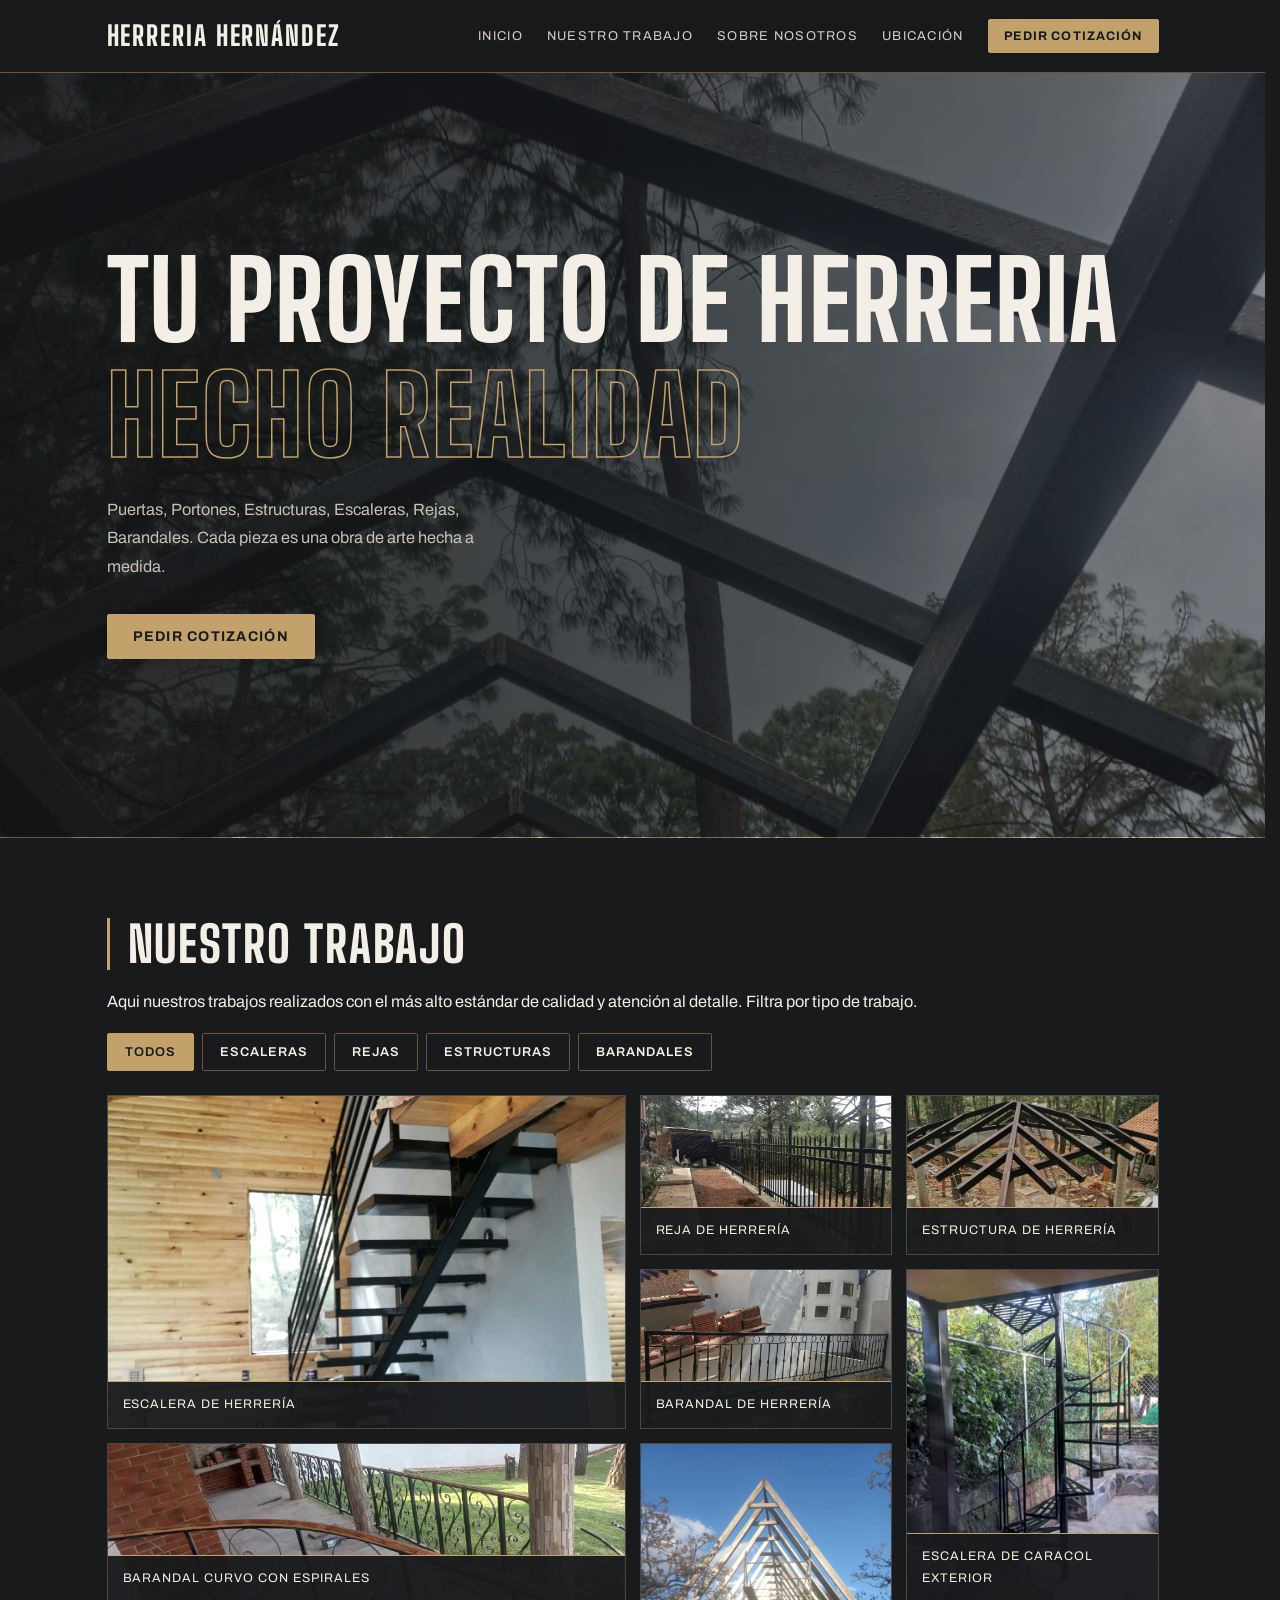
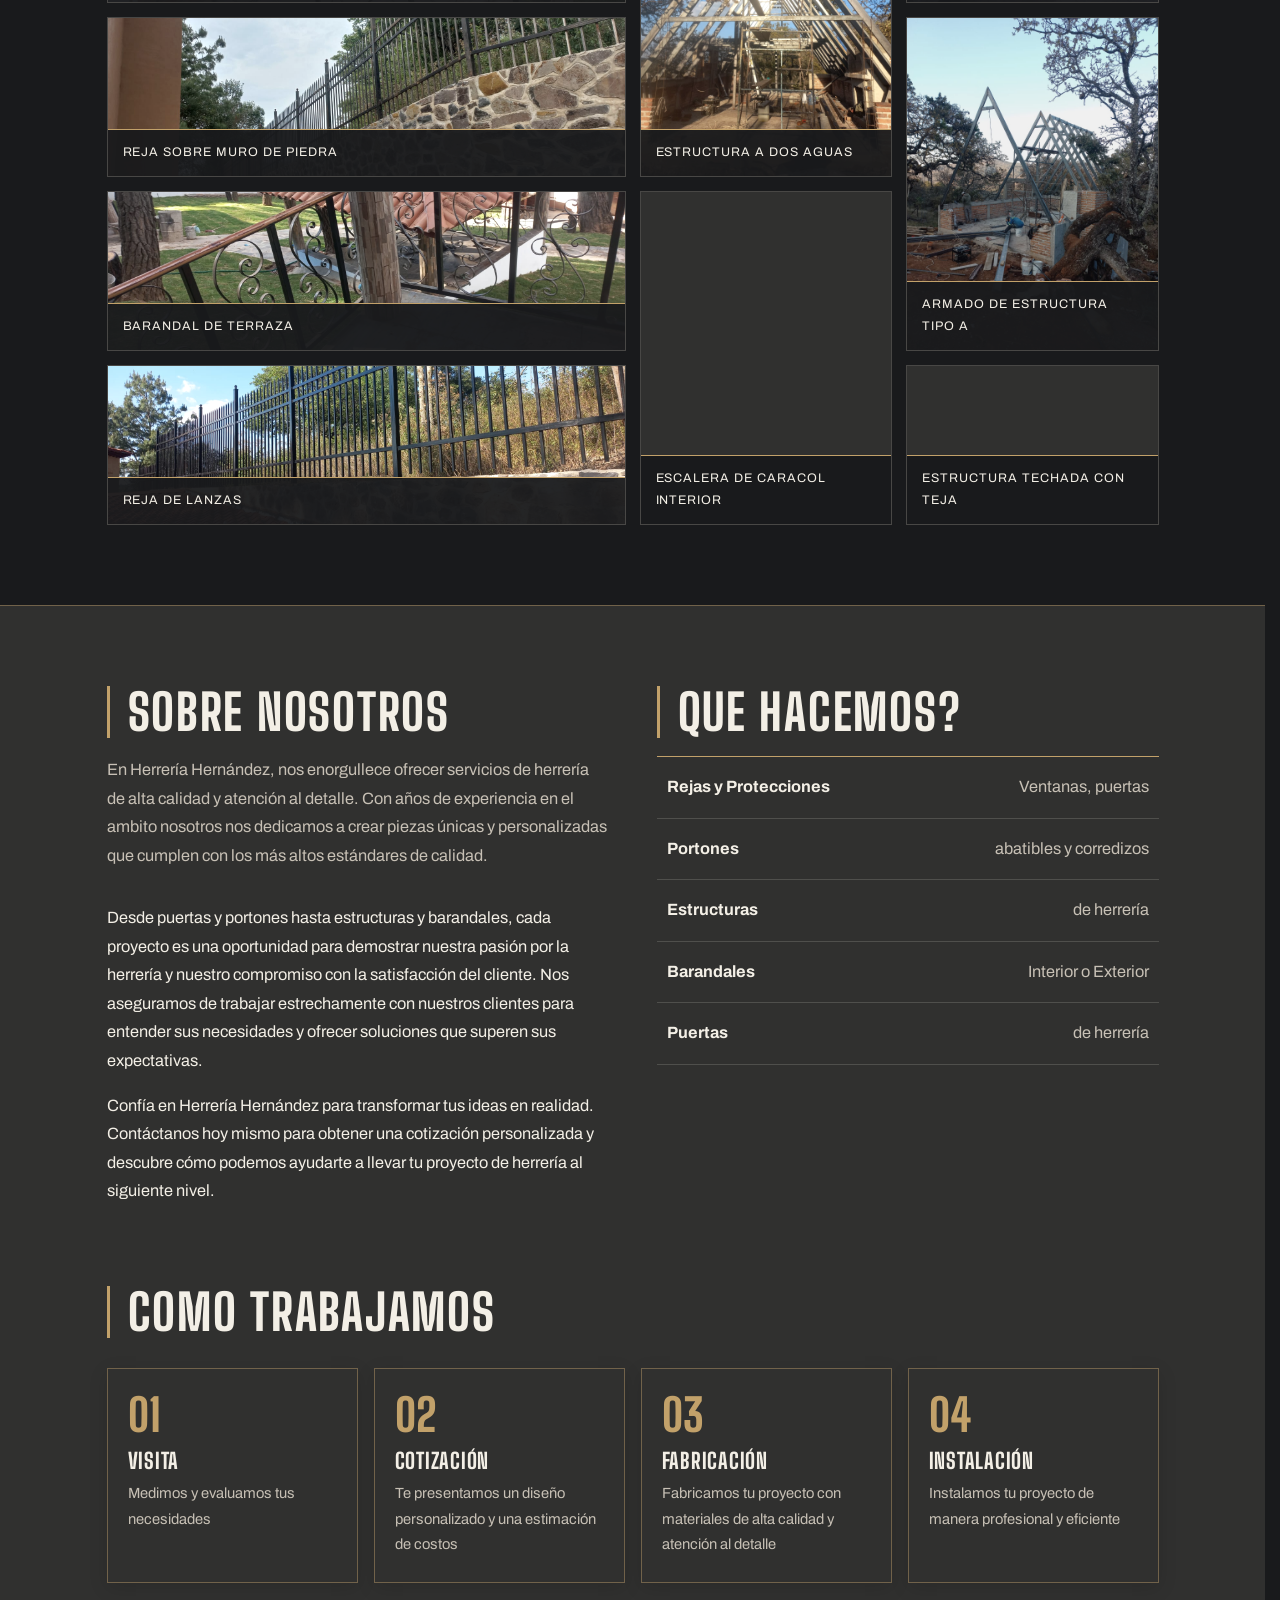
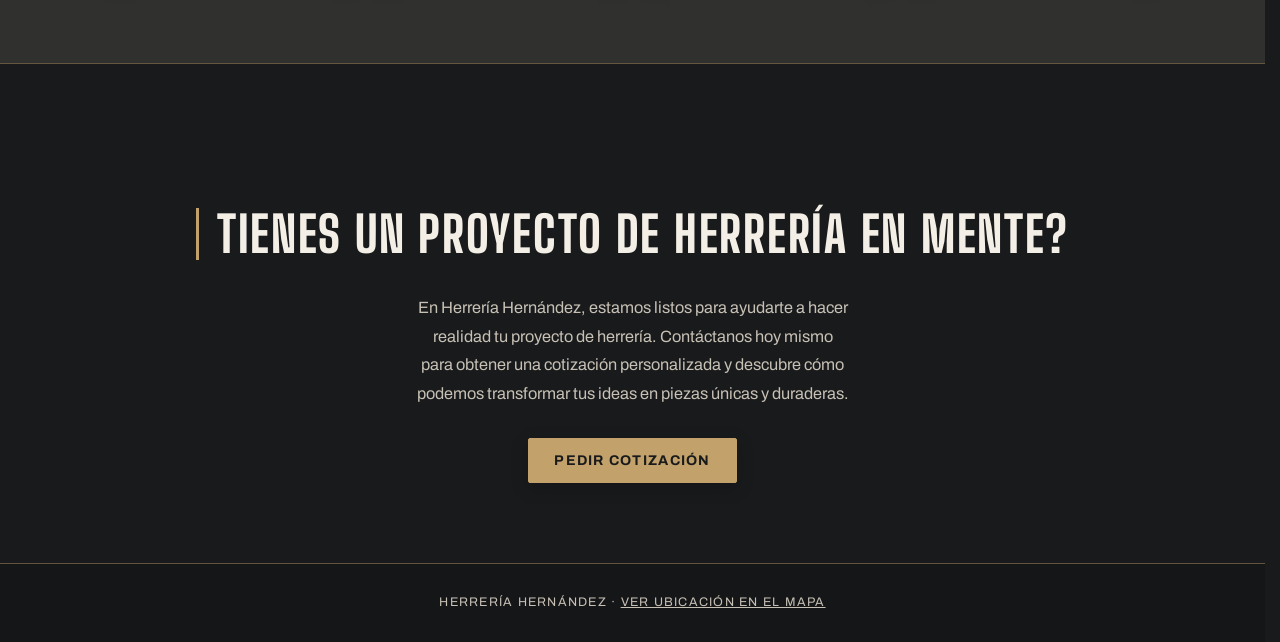
==== index.html @ 23fe335a "Nuevo Placeholder" ====
<!DOCTYPE html>
<html lang="es">
<head>
    <meta charset="UTF-8">
    <meta name="viewport" content="width=device-width, initial-scale=1, viewport-fit=cover">
    <link rel="preconnect" href="https://fonts.googleapis.com">
    <link rel="preconnect" href="https://fonts.gstatic.com" crossorigin>
    <link href="https://fonts.googleapis.com/css2?family=Big+Shoulders+Display:wght@700;900&family=Archivo:wght@400;500;600&display=swap" rel="stylesheet">
    <title>Herreria Hernández</title>
    <link rel="icon" href="herreria-icono.png?v=2" type="image/png">
    <link rel="stylesheet" href="style.css">
</head>
<body>

    <nav aria-label="Principal">
        <div class="wrap">
            <a class="logo" href="#inicio">Herreria Hernández</a>
            <button class="menu-toggle" id="menuToggle" aria-expanded="false" aria-controls="menuLinks" aria-label="Abrir menú de navegación">
                <span></span><span></span><span></span>
        </button>
            <div class="links" id="menuLinks">
                <a href="#inicio">Inicio</a>
                <a href="#trabajo">Nuestro Trabajo</a>
                <a href="#nosotros">Sobre Nosotros</a>
                <a href="https://maps.app.goo.gl/me2ipRE5smqY51zy6?g_st=aw" target="_blank" rel="noopener">Ubicación</a>
                <button class="btn small" data-abrir>Pedir Cotización</button>
            </div>
        </div>
    </nav>

    <header class="hero" id="inicio">
        <div class="wrap">
            <h1>Tu proyecto de Herreria<span>hecho realidad</span></h1>
            <p>Puertas, Portones, Estructuras, Escaleras, Rejas, Barandales. Cada pieza es una obra de arte hecha a medida.</p>
            <button class="btn" data-abrir>Pedir Cotización</button>
        </div>
    </header>

    <section id="trabajo">
        <div class="wrap">
            <h2>Nuestro Trabajo</h2>
            <p>Aqui nuestros trabajos realizados con el más alto estándar de calidad y atención al detalle. Filtra por tipo de trabajo.</p>
            <div class="filtros" role="group" aria-label="Filtros de trabajo">
                <button aria-pressed="true" data-f="todo">Todos</button>
                <button aria-pressed="false" data-f="escaleras">Escaleras</button>
                <button aria-pressed="false" data-f="rejas">Rejas</button>
                <button aria-pressed="false" data-f="estructuras">Estructuras</button>
                <button aria-pressed="false" data-f="barandales">Barandales</button>
            </div>
            <div class="galeria" id="galeria">
                <figure class="pieza grande" data-c="escaleras"><img src="img/img3.jpeg" alt="Escalera de herrería" loading="lazy" decoding="async"><figcaption>Escalera de herrería</figcaption></figure>
                <figure class="pieza" data-c="rejas"><img src="img/img2.jpeg" alt="Reja de herrería" loading="lazy" decoding="async"><figcaption>Reja de herrería</figcaption></figure>
                <figure class="pieza" data-c="estructuras"><img src="img/img1.jpeg" alt="Estructura de herrería" loading="lazy" decoding="async"><figcaption>Estructura de herrería</figcaption></figure>
                <figure class="pieza" data-c="barandales"><img src="img/img4.jpeg" alt="Barandal de herrería" loading="lazy" decoding="async"><figcaption>Barandal de herrería</figcaption></figure>
                <figure class="pieza ancha" data-c="barandales"><img src="img/Barandal2.jpeg" alt="Barandal curvo forjado con espirales en terraza" loading="lazy" decoding="async"><figcaption>Barandal curvo con espirales</figcaption></figure>
                <figure class="pieza alta" data-c="escaleras"><img src="img/Escalera3.jpeg" alt="Escalera de caracol exterior de herrería" loading="lazy" decoding="async"><figcaption>Escalera de caracol exterior</figcaption></figure>
                <figure class="pieza alta" data-c="estructuras"><img src="img/Estructura3.jpeg" alt="Estructura metálica de techo a dos aguas" loading="lazy" decoding="async"><figcaption>Estructura a dos aguas</figcaption></figure>
                <figure class="pieza ancha" data-c="rejas"><img src="img/Reja2.jpeg" alt="Reja perimetral sobre muro de piedra" loading="lazy" decoding="async"><figcaption>Reja sobre muro de piedra</figcaption></figure>
                <figure class="pieza ancha" data-c="barandales"><img src="img/Barandal3.jpeg" alt="Barandal forjado con espirales en terraza con vista al jardín" loading="lazy" decoding="async"><figcaption>Barandal de terraza</figcaption></figure>
                <figure class="pieza alta" data-c="estructuras"><img src="img/Estructura4.jpeg" alt="Armado de estructura metálica tipo A en obra" loading="lazy" decoding="async"><figcaption>Armado de estructura tipo A</figcaption></figure>
                <figure class="pieza alta" data-c="escaleras"><img src="img/Escalera2.jpeg" alt="Escalera de caracol interior de herrería" loading="lazy" decoding="async"><figcaption>Escalera de caracol interior</figcaption></figure>
                <figure class="pieza ancha" data-c="rejas"><img src="img/Reja3.jpeg" alt="Reja de lanzas sobre muro de piedra" loading="lazy" decoding="async"><figcaption>Reja de lanzas</figcaption></figure>
                <figure class="pieza" data-c="estructuras"><img src="img/Estructura2.jpeg" alt="Estructura techada con teja y cerco de herrería" loading="lazy" decoding="async"><figcaption>Estructura techada con teja</figcaption></figure>
            </div>
        </div>
    </section>

    <section class="nosotros" id="nosotros">
        <div class="wrap dos">
            <div>
                <h2>Sobre Nosotros</h2>
                <p class="lead">En Herrería Hernández, nos enorgullece ofrecer servicios de herrería de alta calidad y atención al detalle. Con años de experiencia en el ambito nosotros nos dedicamos a crear piezas únicas y personalizadas que cumplen con los más altos estándares de calidad.</p>
                <p>Desde puertas y portones hasta estructuras y barandales, cada proyecto es una oportunidad para demostrar nuestra pasión por la herrería y nuestro compromiso con la satisfacción del cliente. Nos aseguramos de trabajar estrechamente con nuestros clientes para entender sus necesidades y ofrecer soluciones que superen sus expectativas.</p>
                <p>Confía en Herrería Hernández para transformar tus ideas en realidad. Contáctanos hoy mismo para obtener una cotización personalizada y descubre cómo podemos ayudarte a llevar tu proyecto de herrería al siguiente nivel.</p>
            </div>
            <div>
                <h2>Que hacemos?</h2>
                <ul class="servicios">
                    <li><b>Rejas y Protecciones</b><span>Ventanas, puertas</span></li>
                    <li><b>Portones</b><span>abatibles y corredizos</span></li>
                    <li><b>Estructuras</b><span>de herrería</span></li>
                    <li><b>Barandales</b><span>Interior o Exterior</span></li>
                    <li><b>Puertas</b><span>de herrería</span></li>
                </ul>
            </div>
        </div>

        <div class="wrap">
            <h2 class="sep">Como Trabajamos</h2>
            <ol class="proceso">
                <li><h3>Visita</h3><p>Medimos y evaluamos tus necesidades</p></li>
                <li><h3>Cotización</h3><p>Te presentamos un diseño personalizado y una estimación de costos</p></li>
                <li><h3>Fabricación</h3><p>Fabricamos tu proyecto con materiales de alta calidad y atención al detalle</p></li>
                <li><h3>Instalación</h3><p>Instalamos tu proyecto de manera profesional y eficiente</p></li>
            </ol>
        </div>
    </section>

    <section class="cierre">
        <div class="wrap">
            <h2 class="sep">Tienes un proyecto de herrería en mente?</h2>
            <p>En Herrería Hernández, estamos listos para ayudarte a hacer realidad tu proyecto de herrería. Contáctanos hoy mismo para obtener una cotización personalizada y descubre cómo podemos transformar tus ideas en piezas únicas y duraderas.</p>
            <button class="btn" data-abrir>Pedir Cotización</button>
        </div>
    </section>

    <footer>Herrería Hernández · <a href="https://maps.app.goo.gl/me2ipRE5smqY51zy6?g_st=aw" target="_blank" rel="noopener">Ver ubicación en el mapa</a></footer>

    <div id="cotizacion" role="dialog" aria-modal="true" aria-labelledby="tCot">
        <div class="caja">
            <button class="cerrar" id="cerrarCotizacion" aria-label="Cerrar">&times;</button>
            <h2 id="tCot">¿Deseas una cotización?</h2>
            <p>Completa el formulario y nuestro equipo se pondrá en contacto contigo lo antes posible.</p>
            <form id="formularioCotizacion" novalidate>
                <label for="nombre">Nombre</label>
                <input type="text" id="nombre" name="nombre" autocomplete="name" placeholder="Ej. Juan Pérez">
                <small class="error" id="errorNombre"></small>

                <label for="email">Correo electrónico</label>
                <input type="email" id="email" name="email" autocomplete="email" placeholder="Ej. juanperez@correo.com">
                <small class="error" id="errorEmail"></small>

                <label for="mensaje">Mensaje</label>
                <textarea id="mensaje" name="mensaje" rows="4" placeholder="Ej. Necesito un barandal de 3 metros para escalera interior."></textarea>
                <small class="error" id="errorMensaje"></small>

                <button class="btn" type="submit">Enviar solicitud</button>
                <div class="ok" id="ok" role="status">Solicitud enviada. Te contactaremos pronto.</div>
            </form>
            <div class="exito" id="exito" role="status" aria-live="polite">
                <svg class="exito-icono" viewBox="0 0 52 52" aria-hidden="true">
                    <circle cx="26" cy="26" r="24" fill="none"/>
                    <path fill="none" d="M15 27l7 7 15-15"/>
                </svg>
                <h3>¡Cotización enviada!</h3>
                <p>Recibimos tu solicitud. Te contactaremos pronto.</p>
            </div>
        </div>
    </div>

    <dialog class="visor" id="visor" aria-label="Galería de imágenes">
        <div class="visor-fondo" aria-hidden="true"></div>
        <div class="visor-top visor-ui">
            <div class="visor-info">
                <span class="visor-categoria" id="visorCategoria"></span>
                <span class="visor-contador" id="visorContador"></span>
            </div>
            <button class="visor-btn visor-cerrar" id="visorCerrar" aria-label="Cerrar galería">
                <svg viewBox="0 0 24 24" aria-hidden="true"><path d="M6 6l12 12M18 6L6 18"/></svg>
            </button>
        </div>
        <div class="visor-escena" id="visorEscena">
            <img class="visor-img" id="visorImg" alt="" draggable="false">
            <button class="visor-btn visor-nav visor-ui prev" id="visorPrev" aria-label="Imagen anterior">
                <svg viewBox="0 0 24 24" aria-hidden="true"><path d="M15 5l-7 7 7 7"/></svg>
            </button>
            <button class="visor-btn visor-nav visor-ui next" id="visorNext" aria-label="Imagen siguiente">
                <svg viewBox="0 0 24 24" aria-hidden="true"><path d="M9 5l7 7-7 7"/></svg>
            </button>
        </div>
        <p class="visor-pie visor-ui" id="visorPie" aria-live="polite"></p>
        <div class="visor-miniaturas visor-ui" id="visorMiniaturas" role="group" aria-label="Miniaturas"></div>
    </dialog>

    <script src="script.js"></script>
</body>
</html>
---- style.css ----
/* =========================================
   HERRERÍA RESIDENCIAL PREMIUM
   Antracita · Marfil · Oro envejecido
   ========================================= */

:root {
  --negro: #191A1C;
  --grafito: #30302F;
  --plata: #F3EFE6;
  --dorado: #C2A16A;
  --texto-suave: #C7C0B5;
  --borde: rgba(194, 161, 106, .45);
  --ease-out: cubic-bezier(0.23, 1, 0.32, 1);

  box-sizing: border-box;
  padding-top: env(safe-area-inset-top, 0px);
  padding-bottom: env(safe-area-inset-bottom, 0px);
}

* {
  box-sizing: border-box;
}

html {
  scroll-behavior: smooth;
  scroll-padding-top: 76px;
  /* Evita que la página "brinque" al ocultar la barra de scroll con el visor abierto */
  scrollbar-gutter: stable;
}

body {
  margin: 0;
  background: var(--negro);
  color: var(--plata);
  font: 400 1.02rem/1.75 'Archivo', Arial, sans-serif;
}

h1, h2, h3 {
  font-family: 'Big Shoulders Display',
    'Arial Narrow', Impact, sans-serif;
  font-weight: 800;
  line-height: 1.05;
  margin: 0;
  text-transform: uppercase;
  letter-spacing: .035em;
}

h2 {
  font-size: clamp(2rem, 5vw, 3.1rem);
  margin-bottom: 18px;
  padding-left: 18px;
  border-left: 3px solid var(--dorado);
}

a {
  color: inherit;
}

:focus-visible {
  outline: 3px solid var(--dorado);
  outline-offset: 4px;
}

.wrap {
  max-width: 1100px;
  margin: 0 auto;
  padding: 0 24px;
}

/* MENÚ */

nav {
  position: sticky;
  top: env(safe-area-inset-top, 0px);
  z-index: 20;
  background: rgba(25, 26, 28, .97);
  border-bottom: 1px solid var(--borde);
}

nav .wrap {
  display: flex;
  align-items: center;
  justify-content: space-between;
  gap: 16px;
  min-height: 72px;
  flex-wrap: wrap;
}

.logo {
  font-family: 'Big Shoulders Display', Impact, sans-serif;
  font-weight: 800;
  font-size: 1.7rem;
  text-transform: uppercase;
  letter-spacing: .07em;
  text-decoration: none;
}

.links {
  display: flex;
  gap: 24px;
  align-items: center;
  flex-wrap: wrap;
}

.links a {
  text-decoration: none;
  font-size: .8rem;
  text-transform: uppercase;
  letter-spacing: .1em;
  opacity: .85;
  transition: color .2s, opacity .2s;
}

.links a:hover {
  color: var(--dorado);
  opacity: 1;
}
.menu-toggle {
  display: none;
  flex-direction: column;
  align-items: center;
  justify-content: center;
  gap: 6px;
  width: 48px;
  height: 48px;
  padding: 0;
  background: none;
  border: 1px solid var(--borde);
  border-radius: 2px;
  cursor: pointer;
}

.menu-toggle span {
  display: block;
  width: 24px;
  height: 2px;
  background: var(--plata);
  transition: transform .25s, opacity .25s;
}

/* Las 3 rayas se vuelven una X al abrir */
.menu-toggle[aria-expanded="true"] span:nth-child(1) { transform: translateY(8px) rotate(45deg); }
.menu-toggle[aria-expanded="true"] span:nth-child(2) { opacity: 0; }
.menu-toggle[aria-expanded="true"] span:nth-child(3) { transform: translateY(-8px) rotate(-45deg); }

/* BOTONES */

.btn {
  display: inline-block;
  border: 1px solid var(--dorado);
  border-radius: 2px;
  background: var(--dorado);
  color: #191A1C;
  font: 700 .88rem 'Archivo', Arial, sans-serif;
  text-transform: uppercase;
  letter-spacing: .09em;
  padding: 14px 25px;
  cursor: pointer;
  text-decoration: none;
  box-shadow: 0 5px 18px rgba(0, 0, 0, .18);
  transition: transform .2s, background .2s,
    color .2s, box-shadow .2s;
}

.btn:hover {
  transform: translateY(-2px);
  background: transparent;
  color: var(--dorado);
  box-shadow: 0 8px 22px rgba(0, 0, 0, .22);
}

.btn.small {
  padding: 9px 15px;
  font-size: .78rem;
  box-shadow: none;
}

/* PORTADA */

.hero {
  background-color: #121416;
  background-image:
    linear-gradient(90deg, rgba(18,20,22,.92) 0%, rgba(18,20,22,.75) 55%, rgba(18,20,22,.5) 100%),
    url("img/imgFondoPP.jpg");
  background-size: cover;
  background-position: center 35%;
  background-repeat: no-repeat;
  min-height: 85vh;
  display: flex;
  align-items: center;
  padding: 78px 0 86px;
  border-bottom: 1px solid var(--borde);
}

.hero .wrap {
  display: block;
  width: 100%;
}

.hero h1 {
  font-size: clamp(3.2rem, 10vw, 6.8rem);
  letter-spacing: .015em;
}

.hero h1 span {
  display: block;
}

@supports (-webkit-text-stroke: 1px #000) {
  .hero h1 span {
    color: transparent;
    -webkit-text-stroke: 1.5px var(--dorado);
  }
}

.hero p {
  max-width: 46ch;
  margin: 24px 0 32px;
  color: var(--texto-suave);
}

.hero .btn {
  box-shadow: 0 6px 20px rgba(0, 0, 0, .25);
}

.hero .btn:hover {
  box-shadow: 0 8px 24px rgba(0, 0, 0, .3);
}

/* ESPACIOS PARA IMÁGENES */

.espacio {
  position: absolute;
  inset: 0;
  display: flex;
  align-items: center;
  justify-content: center;
  text-align: center;
  background: var(--grafito);
  border: 1px dashed var(--dorado);
  color: var(--plata);
  font-weight: 500;
  font-size: .95rem;
}

.hero .espacio {
  background: var(--negro);
}

.hero-img {
  position: relative;
  aspect-ratio: 4 / 3;
  border: 1px solid var(--dorado);
  box-shadow: 10px 10px 0 rgba(0, 0, 0, .25);
  overflow: hidden;
}

.hero-img img,
.pieza img {
  position: absolute;
  inset: 0;
  width: 100%;
  height: 100%;
  object-fit: cover;
  display: block;
}

section {
  padding: 80px 0;
}

.lead {
  max-width: 60ch;
  margin: 0 0 34px;
  color: var(--texto-suave);
}

/* GALERÍA */

.filtros {
  display: flex;
  flex-wrap: wrap;
  margin-bottom: 24px;
  gap: 8px;
}

.filtros button {
  font: 600 .8rem 'Archivo', Arial, sans-serif;
  text-transform: uppercase;
  letter-spacing: .08em;
  background: transparent;
  color: var(--plata);
  border: 1px solid var(--borde);
  border-radius: 2px;
  padding: 11px 17px;
  cursor: pointer;
  transition: background .2s, color .2s,
    border-color .2s;
}

.filtros button:hover {
  background: var(--grafito);
  border-color: var(--dorado);
}

.filtros button[aria-pressed="true"] {
  background: var(--dorado);
  color: var(--negro);
  border-color: var(--dorado);
}

.galeria {
  display: grid;
  grid-template-columns: repeat(4, 1fr);
  grid-auto-rows: 160px;
  grid-auto-flow: dense;
  gap: 14px;
}

.pieza {
  position: relative;
  margin: 0;
  background: var(--grafito);
  border: 1px solid rgba(243, 239, 230, .12);
  overflow: hidden;
  cursor: zoom-in;
  transition: border-color .25s;
}

.pieza.grande {
  grid-column: span 2;
  grid-row: span 2;
}

.pieza.ancha {
  grid-column: span 2;
}

.pieza.alta {
  grid-row: span 2;
}

.pieza.oculta {
  display: none;
}

.pieza img {
  filter: saturate(.82) contrast(1.05);
  transition: filter .35s, transform .5s;
}

/* Mientras la foto está "fuera" (en el visor) su hueco queda vacío */
.pieza.en-visor img {
  visibility: hidden;
}

/* Icono de lupa: indica que la foto se puede ampliar */
.pieza::after {
  content: "";
  position: absolute;
  top: 12px;
  right: 12px;
  width: 38px;
  height: 38px;
  border: 1px solid var(--dorado);
  background: rgba(25, 26, 28, .85) url("data:image/svg+xml,%3Csvg xmlns='http://www.w3.org/2000/svg' viewBox='0 0 24 24' fill='none' stroke='%23C2A16A' stroke-width='2' stroke-linecap='round'%3E%3Ccircle cx='10.5' cy='10.5' r='6'/%3E%3Cpath d='M15 15l5 5M10.5 8v5M8 10.5h5'/%3E%3C/svg%3E") center / 20px no-repeat;
  opacity: 0;
  transform: scale(.9);
  transition: opacity .2s var(--ease-out), transform .2s var(--ease-out);
  pointer-events: none;
}

.pieza:focus-visible::after {
  opacity: 1;
  transform: none;
}

/* Hover solo en dispositivos con puntero real (en táctil el hover se queda "pegado") */
@media (hover: hover) and (pointer: fine) {
  .pieza:hover {
    border-color: var(--dorado);
  }

  .pieza:hover img {
    filter: saturate(1);
    transform: scale(1.04);
  }

  .pieza:hover::after {
    opacity: 1;
    transform: none;
  }
}

.pieza figcaption {
  position: absolute;
  left: 0;
  right: 0;
  bottom: 0;
  padding: 12px 15px;
  background: rgba(25, 26, 28, .95);
  color: var(--plata);
  font-size: .78rem;
  text-transform: uppercase;
  letter-spacing: .08em;
  border-top: 1px solid var(--dorado);
}

/* SOBRE NOSOTROS */

.nosotros {
  background: var(--grafito);
  border-top: 1px solid var(--borde);
}

.dos {
  display: grid;
  grid-template-columns: 1fr 1fr;
  gap: 48px;
}

.servicios {
  list-style: none;
  margin: 0;
  padding: 0;
  border-top: 1px solid var(--dorado);
}

.servicios li {
  padding: 16px 10px;
  border-bottom: 1px solid rgba(243, 239, 230, .16);
  display: flex;
  justify-content: space-between;
  gap: 16px;
  transition: background .2s;
}

.servicios li:hover {
  background: rgba(25, 26, 28, .65);
}

.servicios span {
  text-align: right;
  color: var(--texto-suave);
}

.sep {
  margin-top: 64px;
}

/* PROCESO DE TRABAJO */

.proceso {
  display: grid;
  grid-template-columns: repeat(4, 1fr);
  gap: 16px;
  counter-reset: p;
  margin: 30px 0 0;
  padding: 0;
  list-style: none;
}

.proceso li {
  counter-increment: p;
  padding: 24px 20px;
  background: var(--grafito);
  border: 1px solid var(--borde);
  box-shadow: 0 5px 18px rgba(0, 0, 0, .12);
  transition: transform .2s, border-color .2s;
}

.proceso li:hover {
  transform: translateY(-3px);
  border-color: var(--dorado);
}

.proceso li::before {
  content: "0" counter(p);
  font-family: 'Big Shoulders Display', Impact, sans-serif;
  font-weight: 800;
  color: var(--dorado);
  font-size: 2.8rem;
  display: block;
  line-height: 1;
}

.proceso h3 {
  font-size: 1.35rem;
  margin: 12px 0 8px;
}

.proceso p {
  margin: 0;
  font-size: .92rem;
  color: var(--texto-suave);
}

/* CIERRE Y PIE DE PÁGINA */

.cierre {
  background: var(--negro);
  text-align: center;
  border-top: 1px solid var(--borde);
}

.cierre h2 {
  display: inline-block;
  text-align: left;
}

.cierre p {
  margin: 16px auto 30px;
  max-width: 48ch;
  color: var(--texto-suave);
}

footer {
  background: #151618;
  text-align: center;
  padding: 28px 20px;
  font-size: .78rem;
  text-transform: uppercase;
  letter-spacing: .1em;
  border-top: 1px solid var(--borde);
  color: var(--texto-suave);
}

/* MODAL DE COTIZACIÓN */

#cotizacion {
  display: none;
  position: fixed;
  inset: 0;
  background: rgba(0, 0, 0, .82);
  justify-content: center;
  align-items: center;
  z-index: 100;
  padding: 16px;
}

#cotizacion.activo {
  display: flex;
}

.caja {
  position: relative;
  background: var(--grafito);
  color: var(--plata);
  width: 100%;
  max-width: 480px;
  max-height: 92vh;
  overflow: auto;
  padding: 32px;
  border: 1px solid var(--dorado);
  box-shadow: 0 20px 60px rgba(0, 0, 0, .4);
}

.caja h2 {
  font-size: 2rem;
}

.cerrar {
  position: absolute;
  top: 8px;
  right: 12px;
  background: none;
  border: 0;
  font-size: 2rem;
  line-height: 1;
  color: var(--plata);
  cursor: pointer;
}

form {
  display: flex;
  flex-direction: column;
  gap: 6px;
}

label {
  font-weight: 700;
  font-size: .78rem;
  text-transform: uppercase;
  letter-spacing: .08em;
  margin-top: 8px;
}

input[type="text"],
input[type="email"],
textarea {
  padding: 12px;
  border: 1px solid #77756F;
  border-radius: 2px;
  font: inherit;
  background: var(--negro);
  color: var(--plata);
}

input::placeholder,
textarea::placeholder {
  color: #8A8880;
  opacity: 1;
}

input:focus,
textarea:focus {
  outline: 2px solid var(--dorado);
  outline-offset: 2px;
}

.caja .btn {
  margin-top: 12px;
  box-shadow: none;
}

.error {
  font-size: .85rem;
  min-height: 1em;
  font-weight: 700;
}

.error:not(:empty)::before {
  content: "⚠ ";
}

.ok {
  display: none;
  background: var(--dorado);
  color: var(--negro);
  font-weight: 700;
  padding: 12px;
  margin-top: 10px;
}

/* ADAPTACIÓN A MÓVILES */

@media (max-width: 760px) {
  .hero .wrap,
  .dos {
    grid-template-columns: 1fr;
  }

  .hero {
    padding: 54px 0 64px;
  }

  .hero-img {
    box-shadow: 7px 7px 0 rgba(0, 0, 0, .25);
  }

  .galeria {
    grid-template-columns: repeat(2, 1fr);
    grid-auto-rows: 130px;
  }

  .proceso {
    grid-template-columns: 1fr 1fr;
  }

  .menu-toggle { display: flex; }

.links {
  display: none;
  width: 100%;
  flex-direction: column;
  align-items: stretch;
  gap: 0;
  padding-bottom: 16px;
}

.links.abierto { display: flex; }

.links a {
  padding: 14px 4px;
  border-top: 1px solid var(--borde);
  font-size: .9rem;
}

.links .btn { margin-top: 12px; text-align: center; }

  section {
    padding: 60px 0;
  }

  nav .wrap {
    min-height: 64px;
  }

  .caja {
    padding: 28px 22px;
  }
}

/* CONFIRMACIÓN DE COTIZACIÓN */

.exito {
  display: none;
  text-align: center;
  padding: 24px 0 8px;
}

.caja.enviado > :not(.exito):not(.cerrar) {
  display: none;
}

.caja.enviado {
  display: flex;
  flex-direction: column;
  justify-content: center;
}

.caja.enviado .exito {
  display: block;
  padding: 0;
  animation: exito-entrada .4s cubic-bezier(.2, .8, .2, 1) both;
}

.exito-icono {
  width: 88px;
  height: 88px;
  margin: 0 auto 16px;
  display: block;
  stroke: var(--dorado);
  stroke-width: 3;
  stroke-linecap: round;
  stroke-linejoin: round;
}

.exito-icono circle {
  transform: rotate(-90deg);
  transform-origin: center;
  transform-box: fill-box;
  stroke-dasharray: 151;
  stroke-dashoffset: 151;
}

.exito-icono path {
  stroke-dasharray: 36;
  stroke-dashoffset: 36;
}

.caja.enviado .exito-icono circle {
  animation: trazo .6s ease-out .15s forwards;
}

.caja.enviado .exito-icono path {
  animation: trazo .35s ease-out .7s forwards;
}

.exito h3 {
  color: var(--dorado);
  font-size: 1.5rem;
  margin-bottom: 8px;
}

@keyframes trazo {
  to { stroke-dashoffset: 0; }
}

@keyframes exito-entrada {
  from { opacity: 0; transform: scale(.92); }
  to { opacity: 1; transform: scale(1); }
}

/* VISOR DE GALERÍA (LIGHTBOX) */

html.visor-abierto {
  overflow: hidden;
}

.visor {
  position: fixed;
  inset: 0;
  width: 100%;
  height: 100%;
  max-width: none;
  max-height: none;
  margin: 0;
  padding: env(safe-area-inset-top, 0px) env(safe-area-inset-right, 0px)
    env(safe-area-inset-bottom, 0px) env(safe-area-inset-left, 0px);
  border: 0;
  background: transparent;
  color: var(--plata);
  overflow: hidden;
}

.visor[open] {
  display: grid;
  grid-template-columns: minmax(0, 1fr);
  grid-template-rows: auto minmax(0, 1fr) auto auto;
}

.visor::backdrop {
  background: transparent;
}

.visor-fondo {
  position: fixed;
  inset: 0;
  z-index: -1;
  background: rgba(14, 15, 16, .96);
  opacity: 0;
  transition: opacity .3s var(--ease-out);
}

/* Controles: aparecen un instante después de la foto */
.visor-ui {
  opacity: 0;
  transition: opacity .25s var(--ease-out);
}

.visor.activo .visor-fondo,
.visor.activo .visor-ui {
  opacity: 1;
}

.visor.activo .visor-ui {
  transition-delay: .12s;
}

.visor-top {
  display: flex;
  align-items: center;
  justify-content: space-between;
  gap: 16px;
  padding: 14px 20px;
}

.visor-info {
  display: flex;
  align-items: baseline;
  gap: 14px;
}

.visor-categoria {
  font-family: 'Big Shoulders Display', Impact, sans-serif;
  font-weight: 800;
  font-size: 1.3rem;
  text-transform: uppercase;
  letter-spacing: .06em;
  color: var(--dorado);
}

.visor-contador {
  font-size: .8rem;
  letter-spacing: .12em;
  color: var(--texto-suave);
  font-variant-numeric: tabular-nums;
}

.visor-escena {
  position: relative;
  display: grid;
  place-items: center;
  min-height: 0;
  padding: 8px 88px;
  touch-action: none;
}

.visor-img {
  display: block;
  max-width: none;
  border: 1px solid rgba(243, 239, 230, .12);
  box-shadow: 0 30px 80px rgba(0, 0, 0, .5);
  user-select: none;
  -webkit-user-drag: none;
}

.visor-btn {
  display: grid;
  place-items: center;
  width: 48px;
  height: 48px;
  padding: 0;
  background: rgba(25, 26, 28, .75);
  color: var(--plata);
  border: 1px solid var(--borde);
  border-radius: 2px;
  cursor: pointer;
  transition: background-color .2s ease, color .2s ease,
    border-color .2s ease, transform .14s var(--ease-out);
}

.visor-btn svg {
  width: 22px;
  height: 22px;
  fill: none;
  stroke: currentColor;
  stroke-width: 2;
  stroke-linecap: round;
  stroke-linejoin: round;
}

.visor-btn:active {
  transform: scale(.94);
}

.visor-nav {
  position: absolute;
  top: 50%;
  margin-top: -26px;
  width: 52px;
  height: 52px;
}

.visor-nav.prev { left: 20px; }
.visor-nav.next { right: 20px; }

.visor-pie {
  margin: 0;
  padding: 12px 20px 0;
  text-align: center;
  font-size: .82rem;
  text-transform: uppercase;
  letter-spacing: .1em;
}

.visor-miniaturas {
  position: relative;
  display: flex;
  gap: 8px;
  padding: 14px 20px 18px;
  overflow-x: auto;
  scrollbar-width: none;
}

.visor-miniaturas::-webkit-scrollbar {
  display: none;
}

/* Centra la tira cuando cabe; si no cabe, se desplaza sin cortar la primera */
.visor-miniaturas > :first-child { margin-left: auto; }
.visor-miniaturas > :last-child { margin-right: auto; }

.visor-miniaturas button {
  flex: none;
  width: 64px;
  height: 64px;
  padding: 0;
  border: 1px solid transparent;
  background: var(--grafito);
  opacity: .45;
  cursor: pointer;
  overflow: hidden;
  transition: opacity .2s ease, border-color .2s ease;
}

.visor-miniaturas button[aria-current="true"] {
  opacity: 1;
  border-color: var(--dorado);
}

.visor-miniaturas img {
  display: block;
  width: 100%;
  height: 100%;
  object-fit: cover;
}

@media (hover: hover) and (pointer: fine) {
  .visor-btn:hover {
    background: var(--dorado);
    border-color: var(--dorado);
    color: var(--negro);
  }

  .visor-miniaturas button:hover {
    opacity: .85;
  }
}

@media (max-width: 760px) {
  .visor-escena {
    padding: 4px 0;
  }

  .visor-img {
    border-left: 0;
    border-right: 0;
  }

  .visor-nav {
    width: 44px;
    height: 44px;
    margin-top: -22px;
    background: rgba(25, 26, 28, .55);
  }

  .visor-nav.prev { left: 8px; }
  .visor-nav.next { right: 8px; }

  .visor-top {
    padding: 10px 12px 10px 16px;
  }

  .visor-miniaturas {
    padding: 12px 16px 16px;
  }

  .visor-miniaturas button {
    width: 52px;
    height: 52px;
  }
}

/* ACCESIBILIDAD: MOVIMIENTO REDUCIDO */

@media (prefers-reduced-motion: reduce) {
  .caja.enviado .exito,
  .caja.enviado .exito-icono circle,
  .caja.enviado .exito-icono path {
    animation: none;
    stroke-dashoffset: 0;
  }

  html {
    scroll-behavior: auto;
  }

  .btn,
  .pieza img,
  .pieza,
  .pieza::after,
  .visor-btn,
  .proceso li,
  .links a,
  .filtros button {
    transition: none;
  }
}
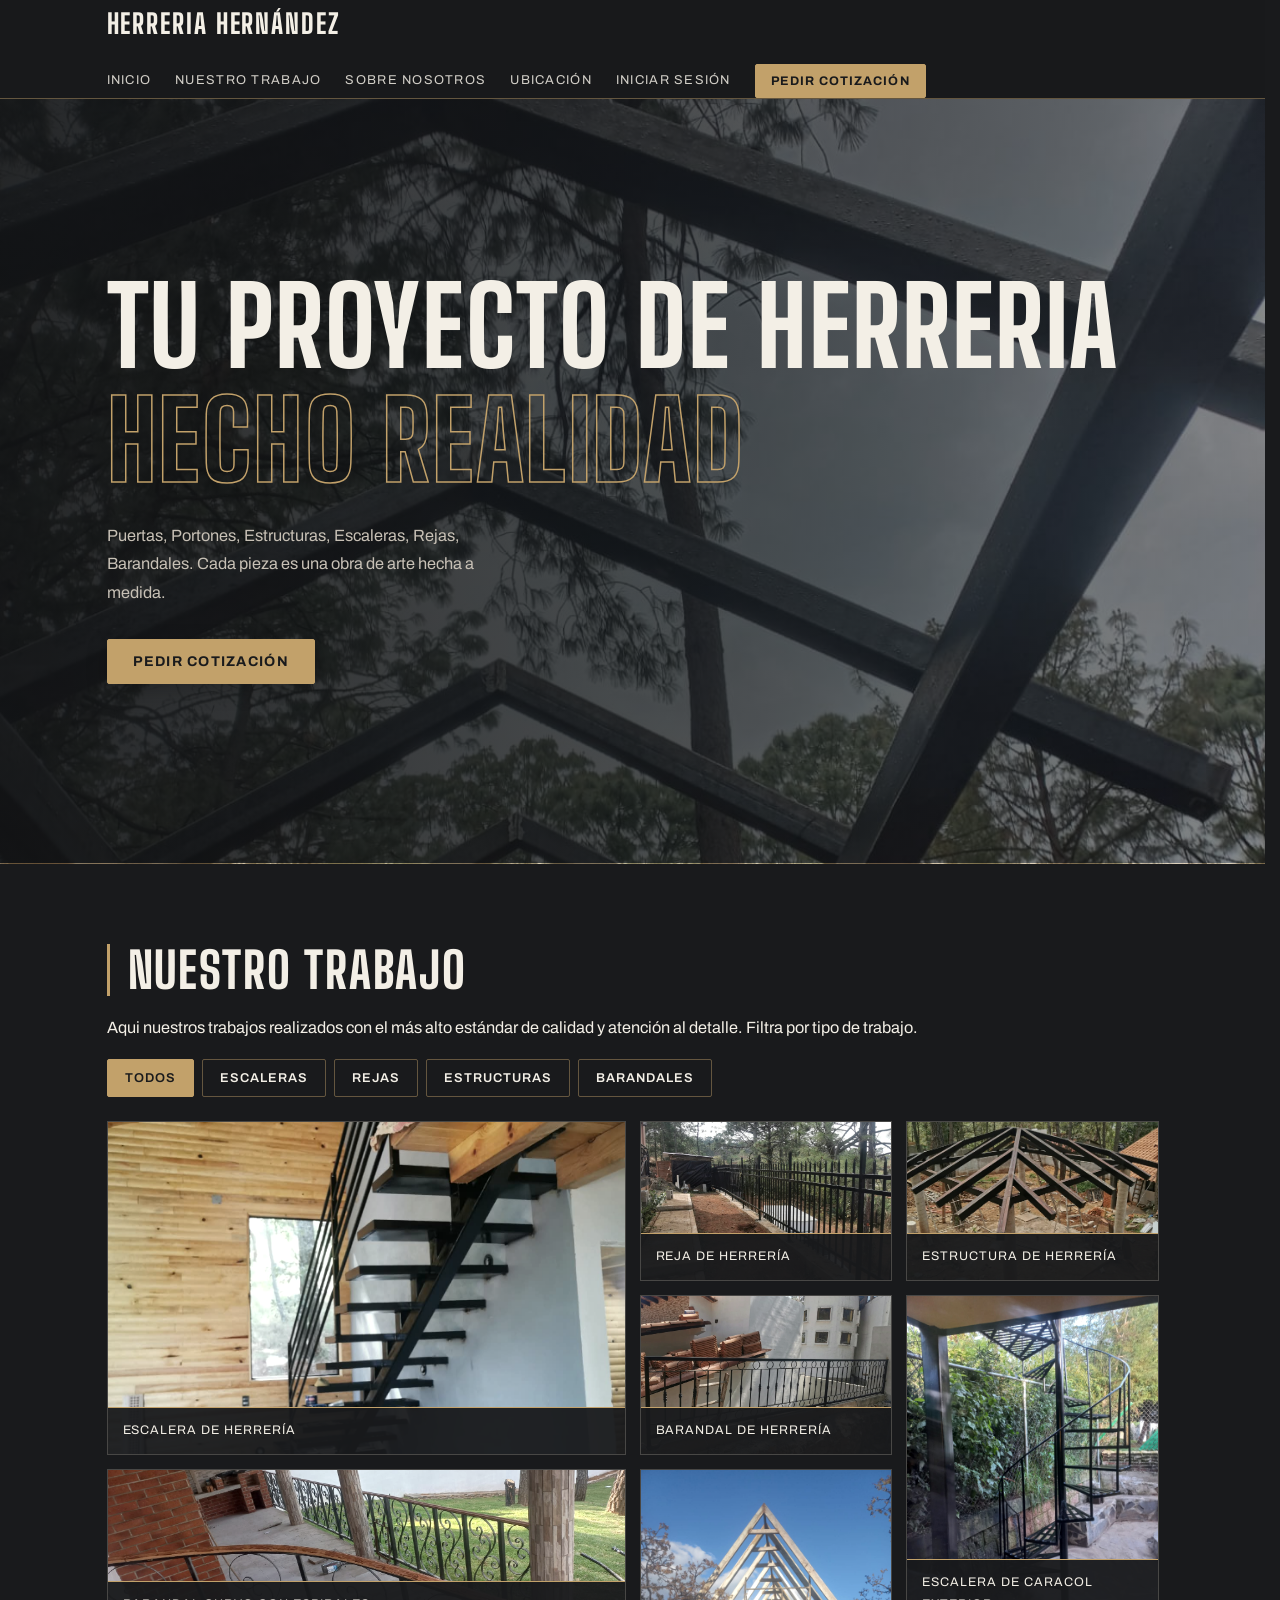
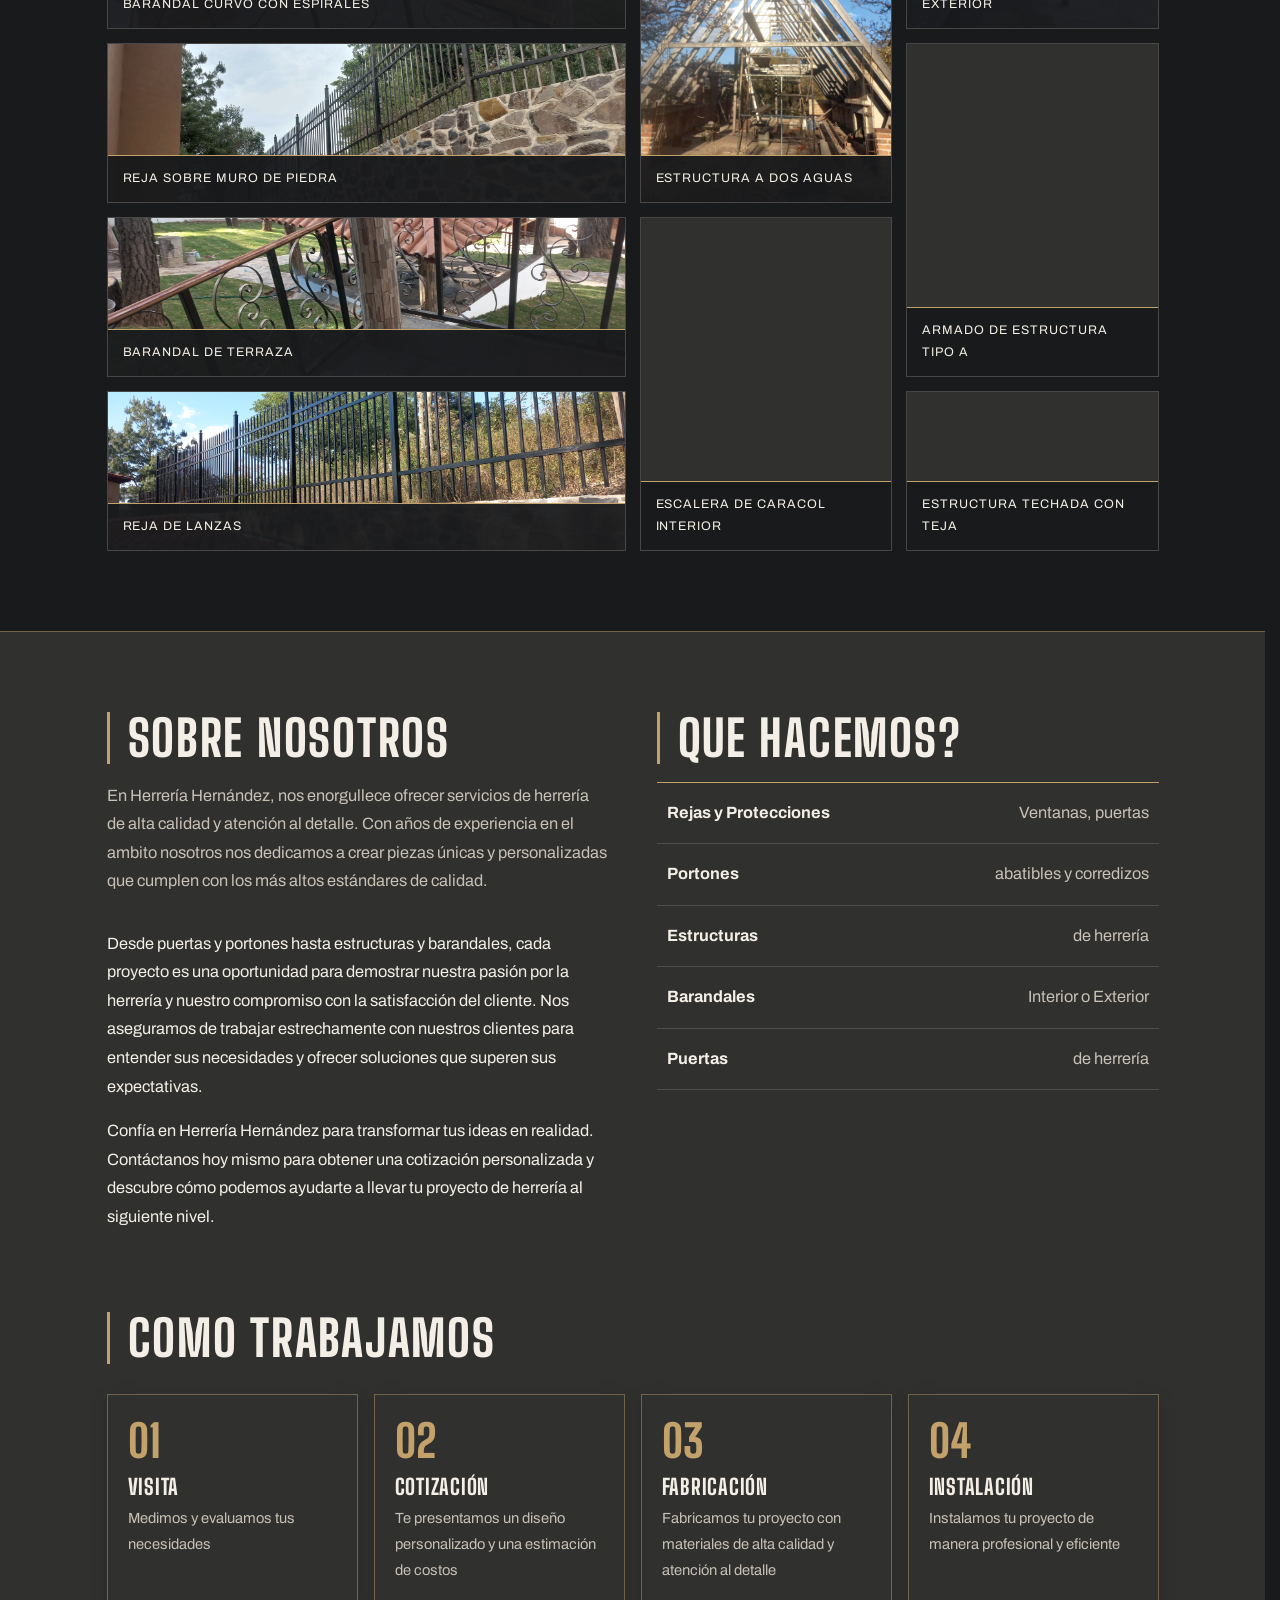
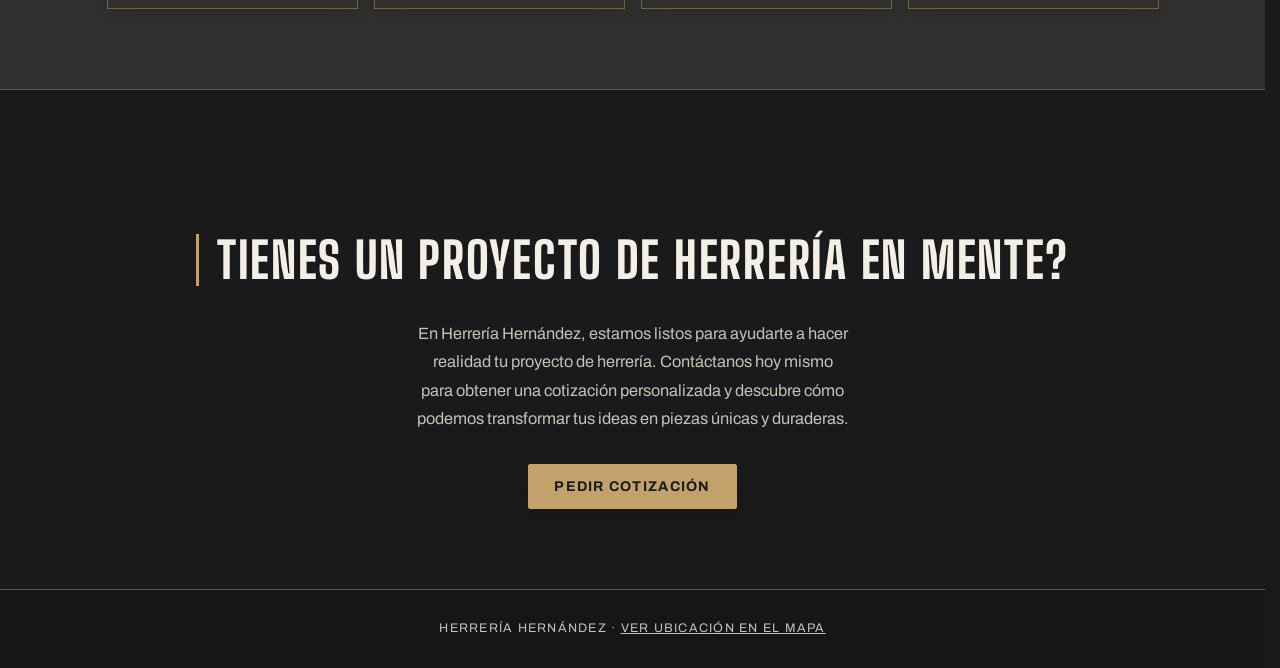
==== commit 5b74c1d9: "Login a BD" ====
--- a/index.html
+++ b/index.html
@@ -23,6 +23,7 @@
                 <a href="#trabajo">Nuestro Trabajo</a>
                 <a href="#nosotros">Sobre Nosotros</a>
                 <a href="https://maps.app.goo.gl/me2ipRE5smqY51zy6?g_st=aw" target="_blank" rel="noopener">Ubicación</a>
+                <a href="login.html">Iniciar sesión</a>
                 <button class="btn small" data-abrir>Pedir Cotización</button>
             </div>
         </div>
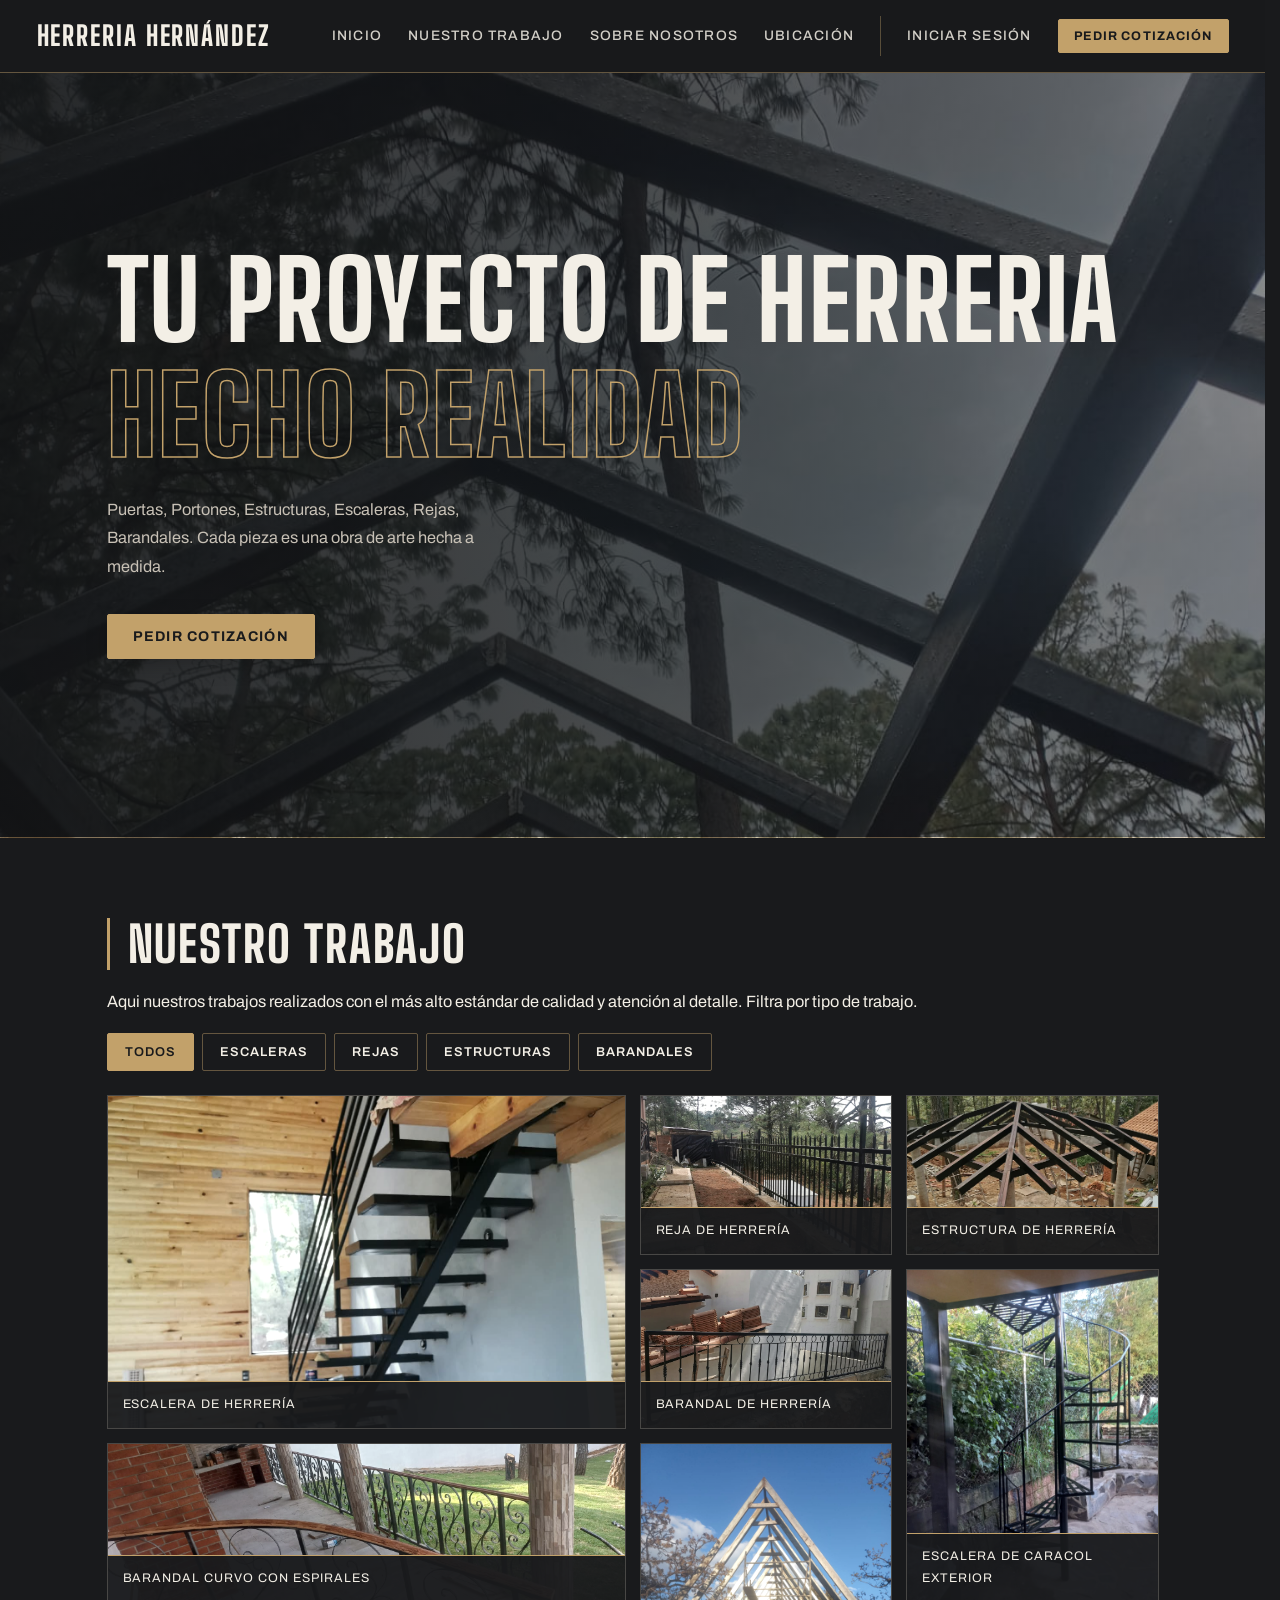
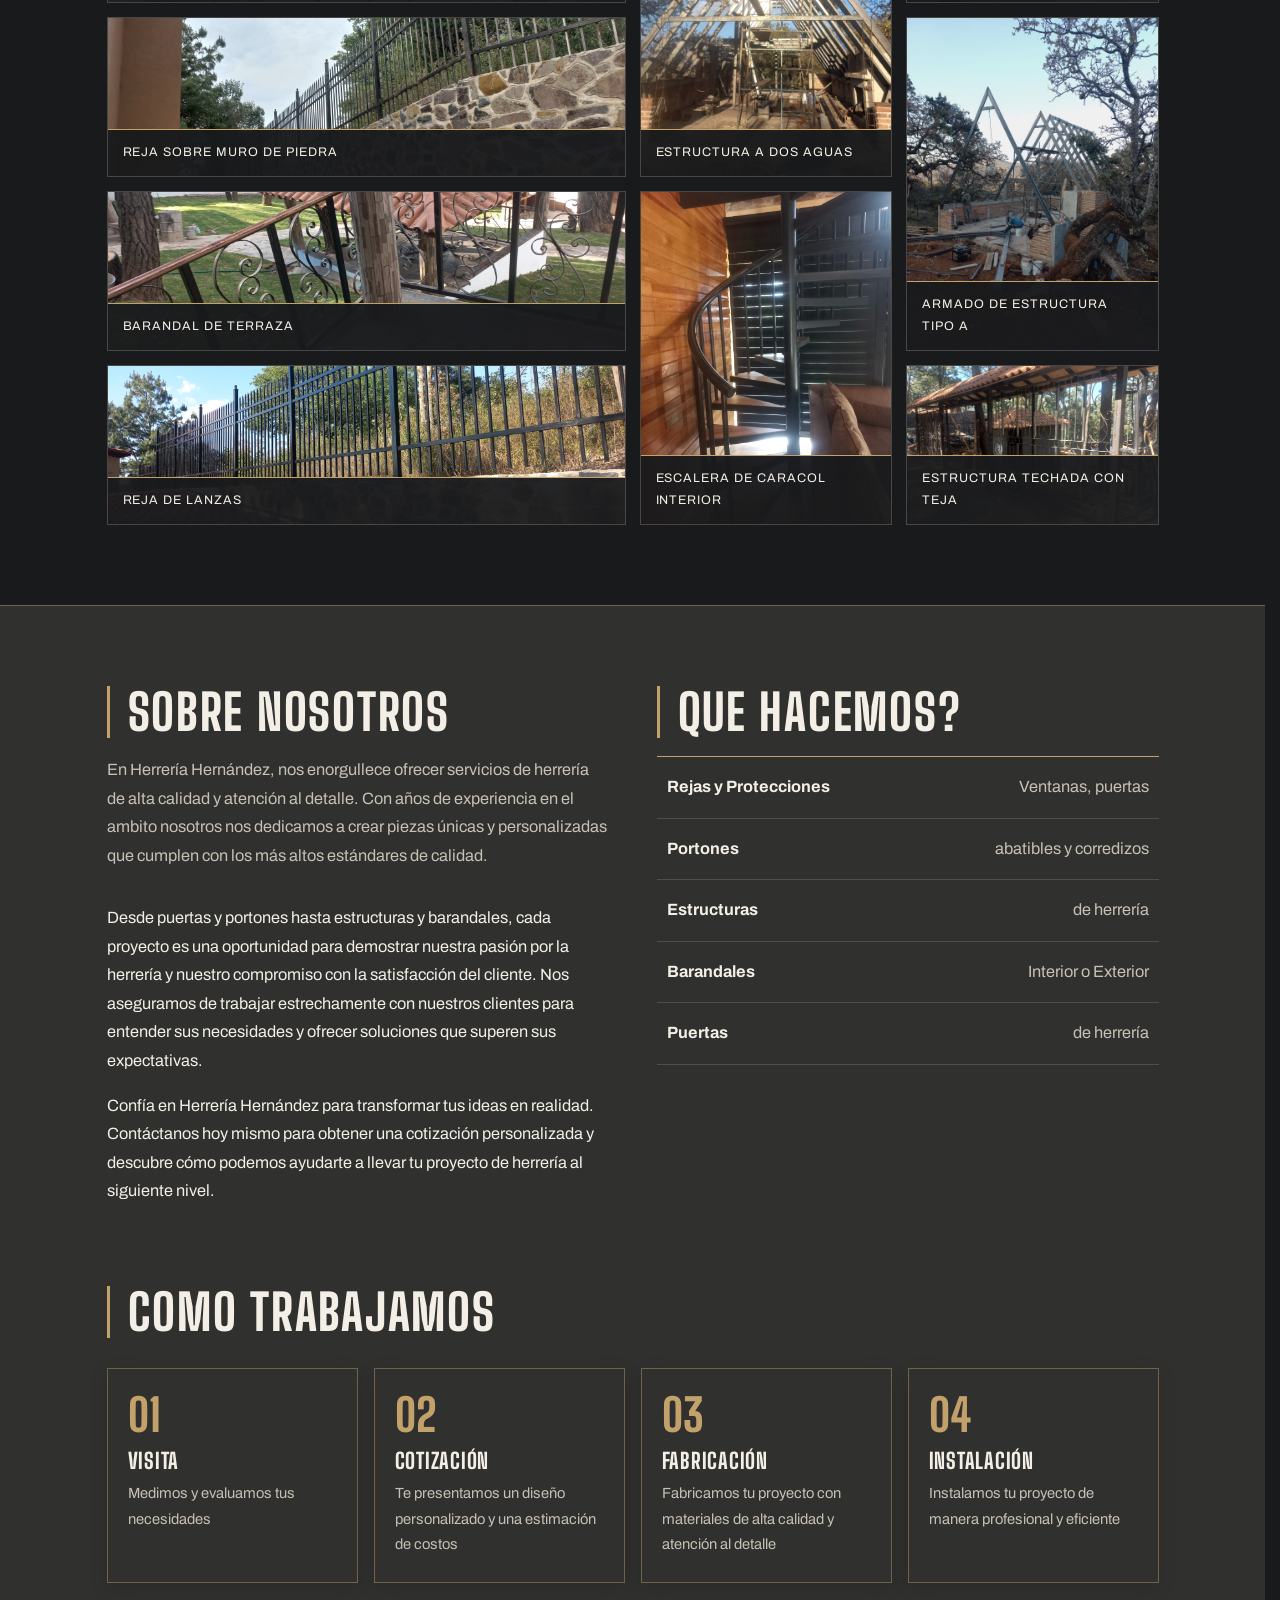
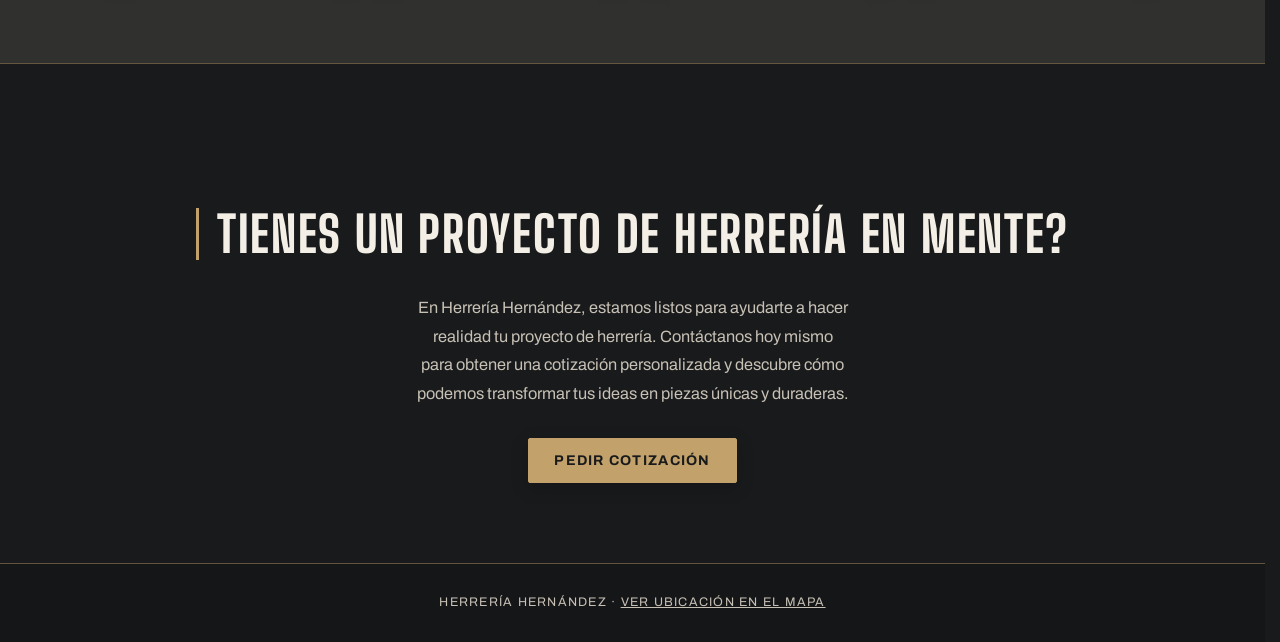
==== commit 28750029: "Correcion Menu" ====
--- a/index.html
+++ b/index.html
@@ -23,7 +23,7 @@
                 <a href="#trabajo">Nuestro Trabajo</a>
                 <a href="#nosotros">Sobre Nosotros</a>
                 <a href="https://maps.app.goo.gl/me2ipRE5smqY51zy6?g_st=aw" target="_blank" rel="noopener">Ubicación</a>
-                <a href="login.html">Iniciar sesión</a>
+                <a class="link-acceso" href="login.html">Iniciar sesión</a>
                 <button class="btn small" data-abrir>Pedir Cotización</button>
             </div>
         </div>
--- a/style.css
+++ b/style.css
@@ -78,13 +78,16 @@
   border-bottom: 1px solid var(--borde);
 }
 
+/* El menú usa un contenedor un poco más ancho que el contenido
+   para que logo + 5 enlaces + botón quepan en una sola fila */
 nav .wrap {
+  max-width: 1240px;
   display: flex;
   align-items: center;
   justify-content: space-between;
-  gap: 16px;
+  gap: 32px;
   min-height: 72px;
-  flex-wrap: wrap;
+  flex-wrap: nowrap;
 }
 
 .logo {
@@ -94,27 +97,63 @@
   text-transform: uppercase;
   letter-spacing: .07em;
   text-decoration: none;
+  white-space: nowrap;
+  flex-shrink: 0;
 }
 
 .links {
   display: flex;
-  gap: 24px;
+  gap: 26px;
   align-items: center;
-  flex-wrap: wrap;
-}
-
-.links a {
+  flex-wrap: nowrap;
+}
+
+.links a:not(.btn) {
+  position: relative;
+  padding: 8px 0;
   text-decoration: none;
-  font-size: .8rem;
+  font-size: .86rem;
+  font-weight: 500;
   text-transform: uppercase;
-  letter-spacing: .1em;
+  letter-spacing: .09em;
+  white-space: nowrap;
   opacity: .85;
   transition: color .2s, opacity .2s;
 }
 
-.links a:hover {
+/* Subrayado dorado que crece desde el centro al pasar el cursor */
+.links a:not(.btn)::after {
+  content: "";
+  position: absolute;
+  left: 0;
+  right: 0;
+  bottom: 2px;
+  height: 1px;
+  background: var(--dorado);
+  transform: scaleX(0);
+  transition: transform .25s var(--ease-out);
+}
+
+.links a:not(.btn):hover {
   color: var(--dorado);
   opacity: 1;
+}
+
+@media (hover: hover) and (pointer: fine) {
+  .links a:not(.btn):hover::after { transform: scaleX(1); }
+}
+
+/* "Iniciar sesión" se separa de la navegación: es una acción de cuenta */
+.links a.link-acceso {
+  padding-left: 26px;
+  border-left: 1px solid var(--borde);
+}
+
+.links a.link-acceso::after { left: 26px; }
+
+.links .btn {
+  white-space: nowrap;
+  font-size: .82rem;
 }
 .menu-toggle {
   display: none;
@@ -633,6 +672,42 @@
   margin-top: 10px;
 }
 
+/* MENÚ COMPACTO (tablets y móviles)
+   Debajo de 1180px los 6 elementos ya no caben en una fila:
+   se cambia a menú hamburguesa en lugar de partirse en dos renglones */
+
+@media (max-width: 1180px) {
+  nav .wrap { flex-wrap: wrap; gap: 16px; }
+
+  .menu-toggle { display: flex; }
+
+  .links {
+    display: none;
+    width: 100%;
+    flex-direction: column;
+    align-items: stretch;
+    gap: 0;
+    padding-bottom: 16px;
+  }
+
+  .links.abierto { display: flex; }
+
+  .links a:not(.btn) {
+    padding: 14px 4px;
+    border-top: 1px solid var(--borde);
+    font-size: .95rem;
+  }
+
+  .links a:not(.btn)::after { display: none; }
+
+  .links a.link-acceso {
+    padding-left: 4px;
+    border-left: 0;
+  }
+
+  .links .btn { margin-top: 12px; text-align: center; font-size: .88rem; padding: 14px 15px; }
+}
+
 /* ADAPTACIÓN A MÓVILES */
 
 @media (max-width: 760px) {
@@ -657,27 +732,6 @@
   .proceso {
     grid-template-columns: 1fr 1fr;
   }
-
-  .menu-toggle { display: flex; }
-
-.links {
-  display: none;
-  width: 100%;
-  flex-direction: column;
-  align-items: stretch;
-  gap: 0;
-  padding-bottom: 16px;
-}
-
-.links.abierto { display: flex; }
-
-.links a {
-  padding: 14px 4px;
-  border-top: 1px solid var(--borde);
-  font-size: .9rem;
-}
-
-.links .btn { margin-top: 12px; text-align: center; }
 
   section {
     padding: 60px 0;
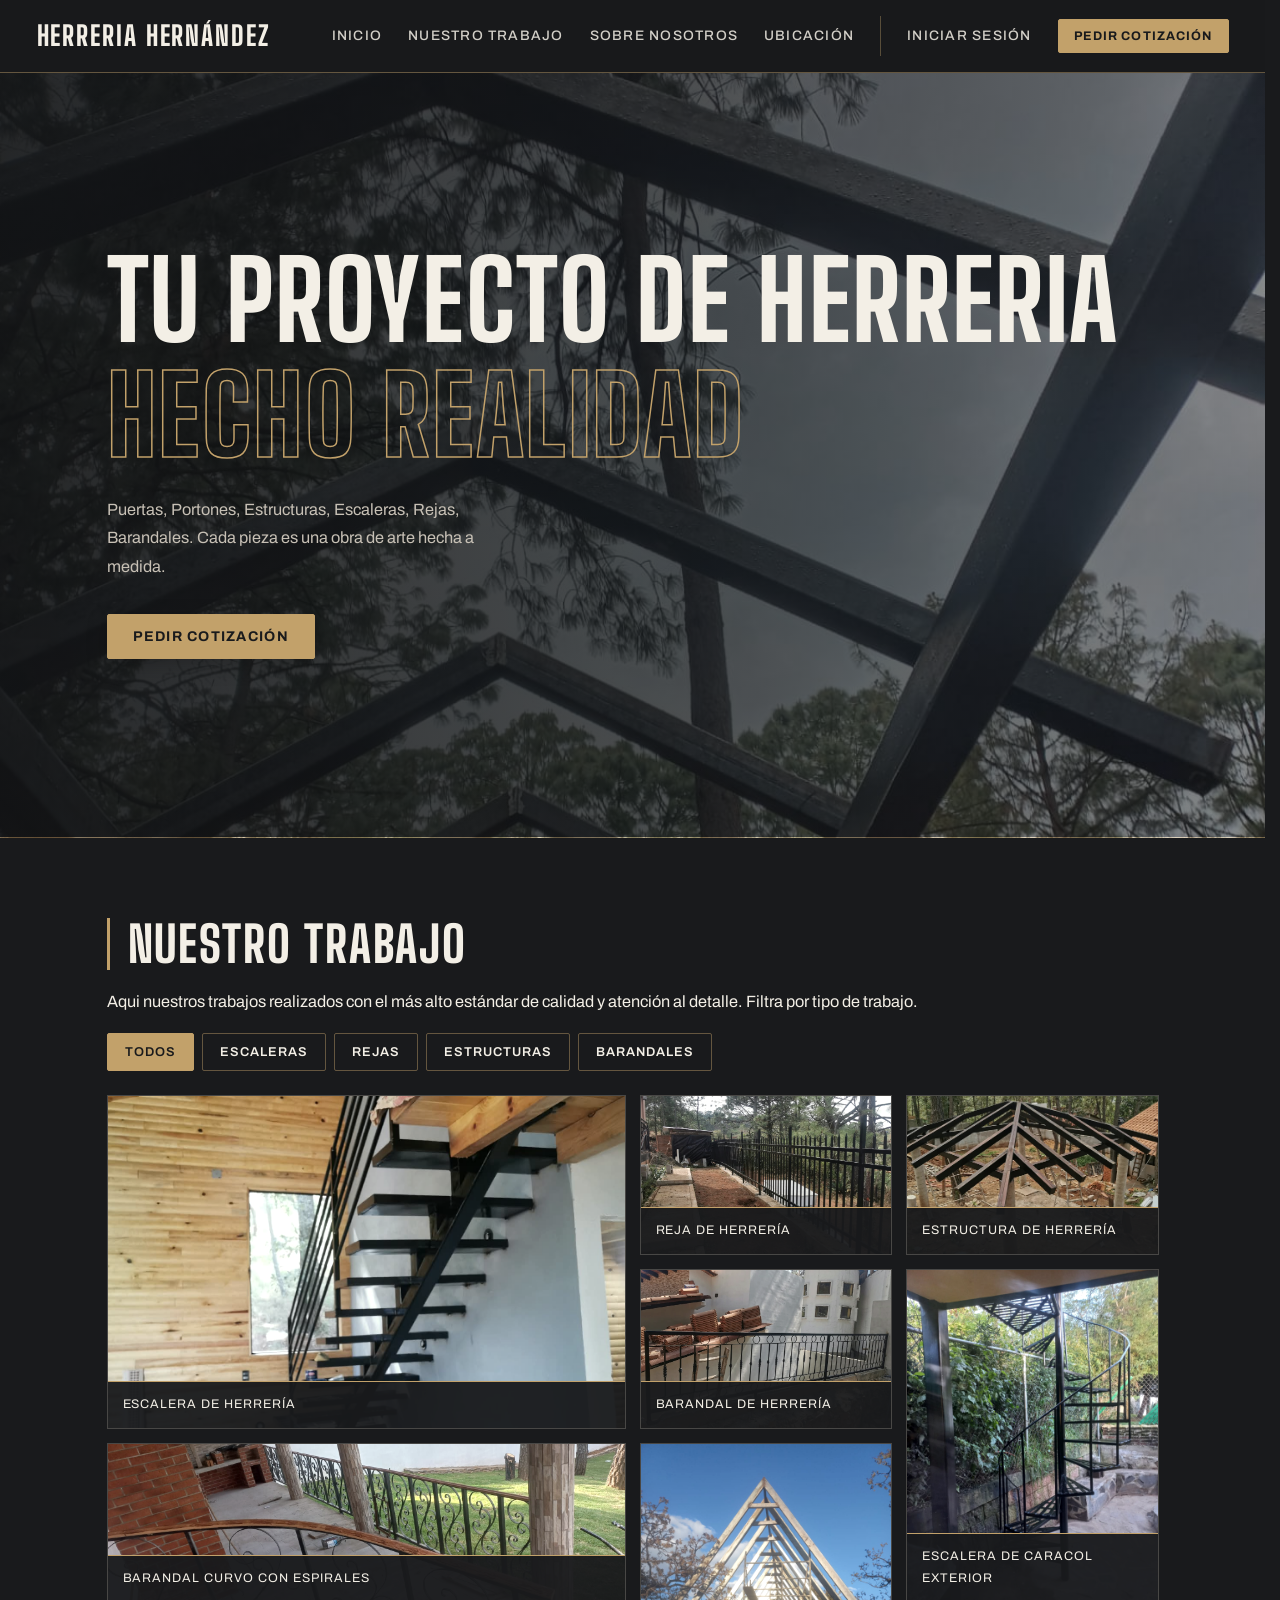
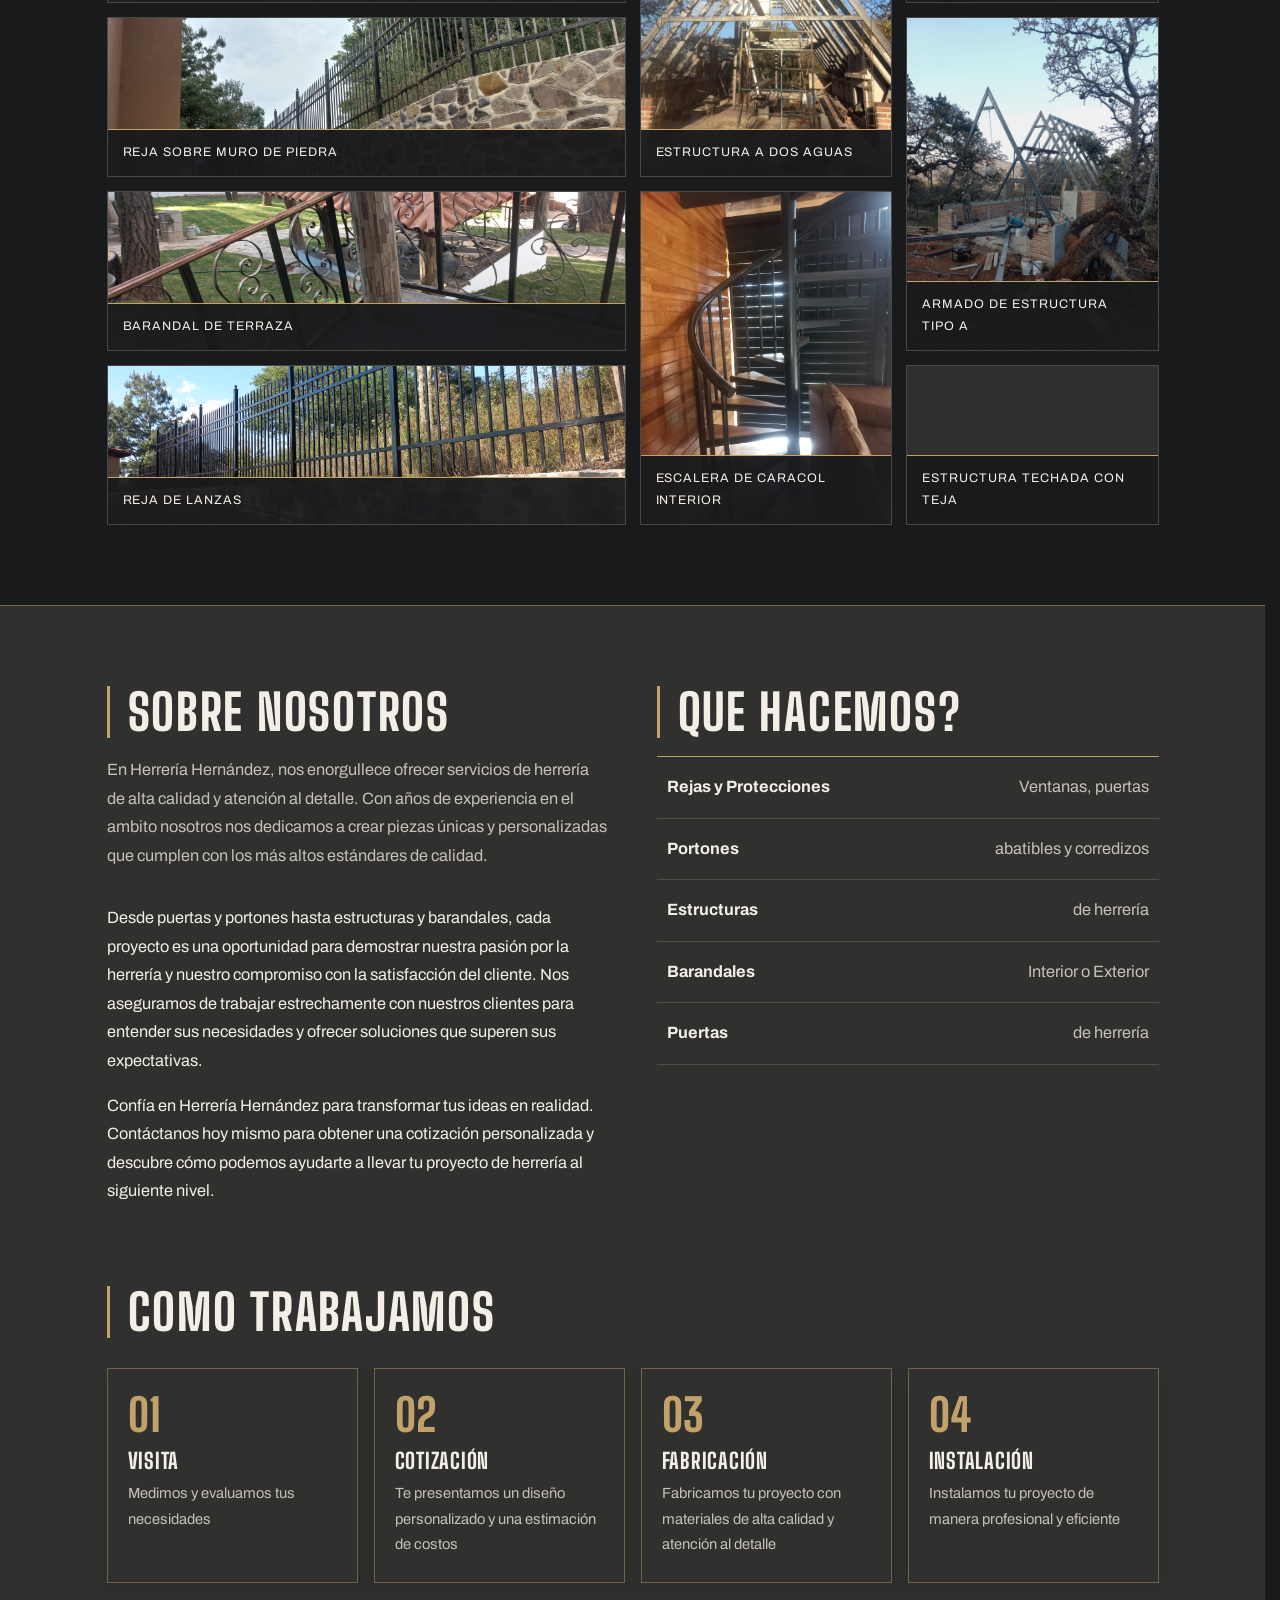
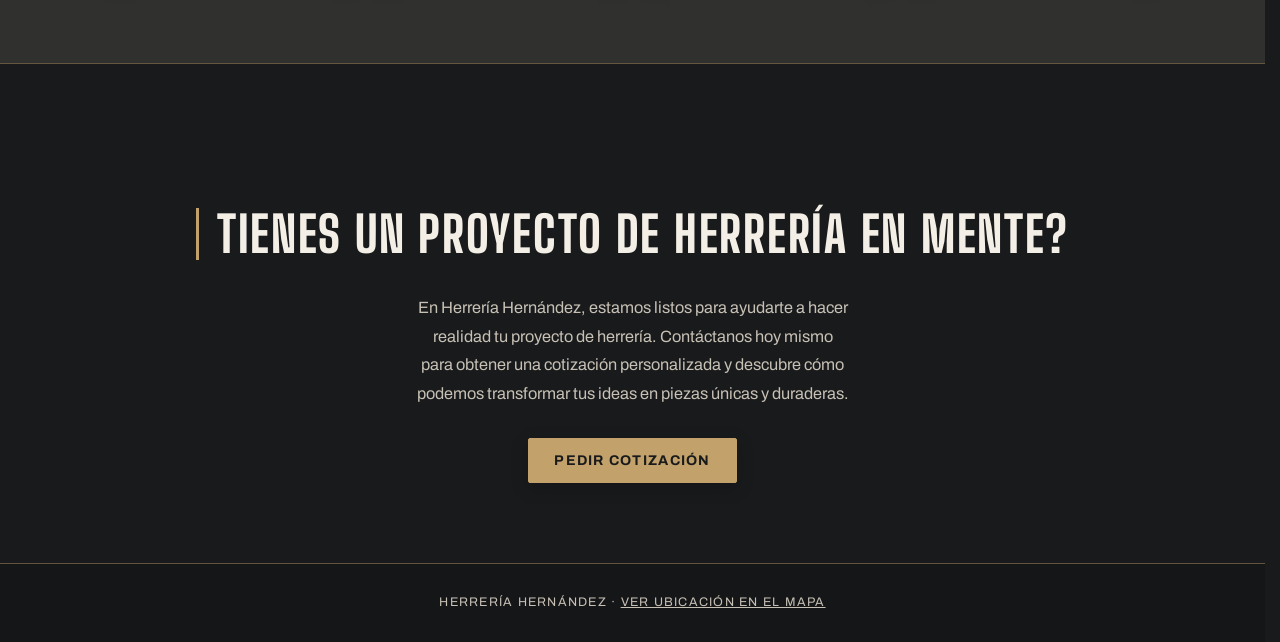
==== commit 22cdc9c3: "Cerrar Sesion V1" ====
--- a/index.html
+++ b/index.html
@@ -28,6 +28,12 @@
             </div>
         </div>
     </nav>
+
+    <div class="sesion" id="sesion" role="status" hidden>
+        <span class="sesion-inicial" id="sesionInicial" aria-hidden="true"></span>
+        <span class="sesion-texto" id="sesionTexto"></span>
+        <button type="button" class="sesion-salir" id="sesionSalir">Cerrar sesión</button>
+    </div>
 
     <header class="hero" id="inicio">
         <div class="wrap">
--- a/style.css
+++ b/style.css
@@ -1058,6 +1058,70 @@
   }
 }
 
+/* USUARIO CON SESIÓN INICIADA */
+
+.sesion {
+  position: fixed;
+  right: calc(16px + env(safe-area-inset-right, 0px));
+  bottom: calc(16px + env(safe-area-inset-bottom, 0px));
+  z-index: 15;
+  display: flex;
+  align-items: center;
+  gap: 10px;
+  max-width: calc(100vw - 32px);
+  padding: 8px;
+  background: rgba(25, 26, 28, .97);
+  border: 1px solid var(--dorado);
+  border-radius: 999px;
+  box-shadow: 0 8px 24px rgba(0, 0, 0, .35);
+  font-size: .88rem;
+  font-weight: 600;
+}
+
+.sesion[hidden],
+.links a.link-acceso[hidden] {
+  display: none;
+}
+
+.sesion-inicial {
+  display: grid;
+  flex: none;
+  place-items: center;
+  width: 32px;
+  height: 32px;
+  border-radius: 50%;
+  background: var(--dorado);
+  color: var(--negro);
+}
+
+.sesion-texto {
+  overflow: hidden;
+  text-overflow: ellipsis;
+  white-space: nowrap;
+}
+
+.sesion-salir {
+  flex: none;
+  padding: 7px 14px;
+  background: transparent;
+  color: var(--dorado);
+  border: 1px solid var(--borde);
+  border-radius: 999px;
+  font: 600 .78rem 'Archivo', Arial, sans-serif;
+  cursor: pointer;
+  transition: background-color .2s, color .2s;
+}
+
+.sesion-salir:hover {
+  background: var(--dorado);
+  color: var(--negro);
+}
+
+.sesion-salir:disabled {
+  opacity: .5;
+  cursor: wait;
+}
+
 /* ACCESIBILIDAD: MOVIMIENTO REDUCIDO */
 
 @media (prefers-reduced-motion: reduce) {
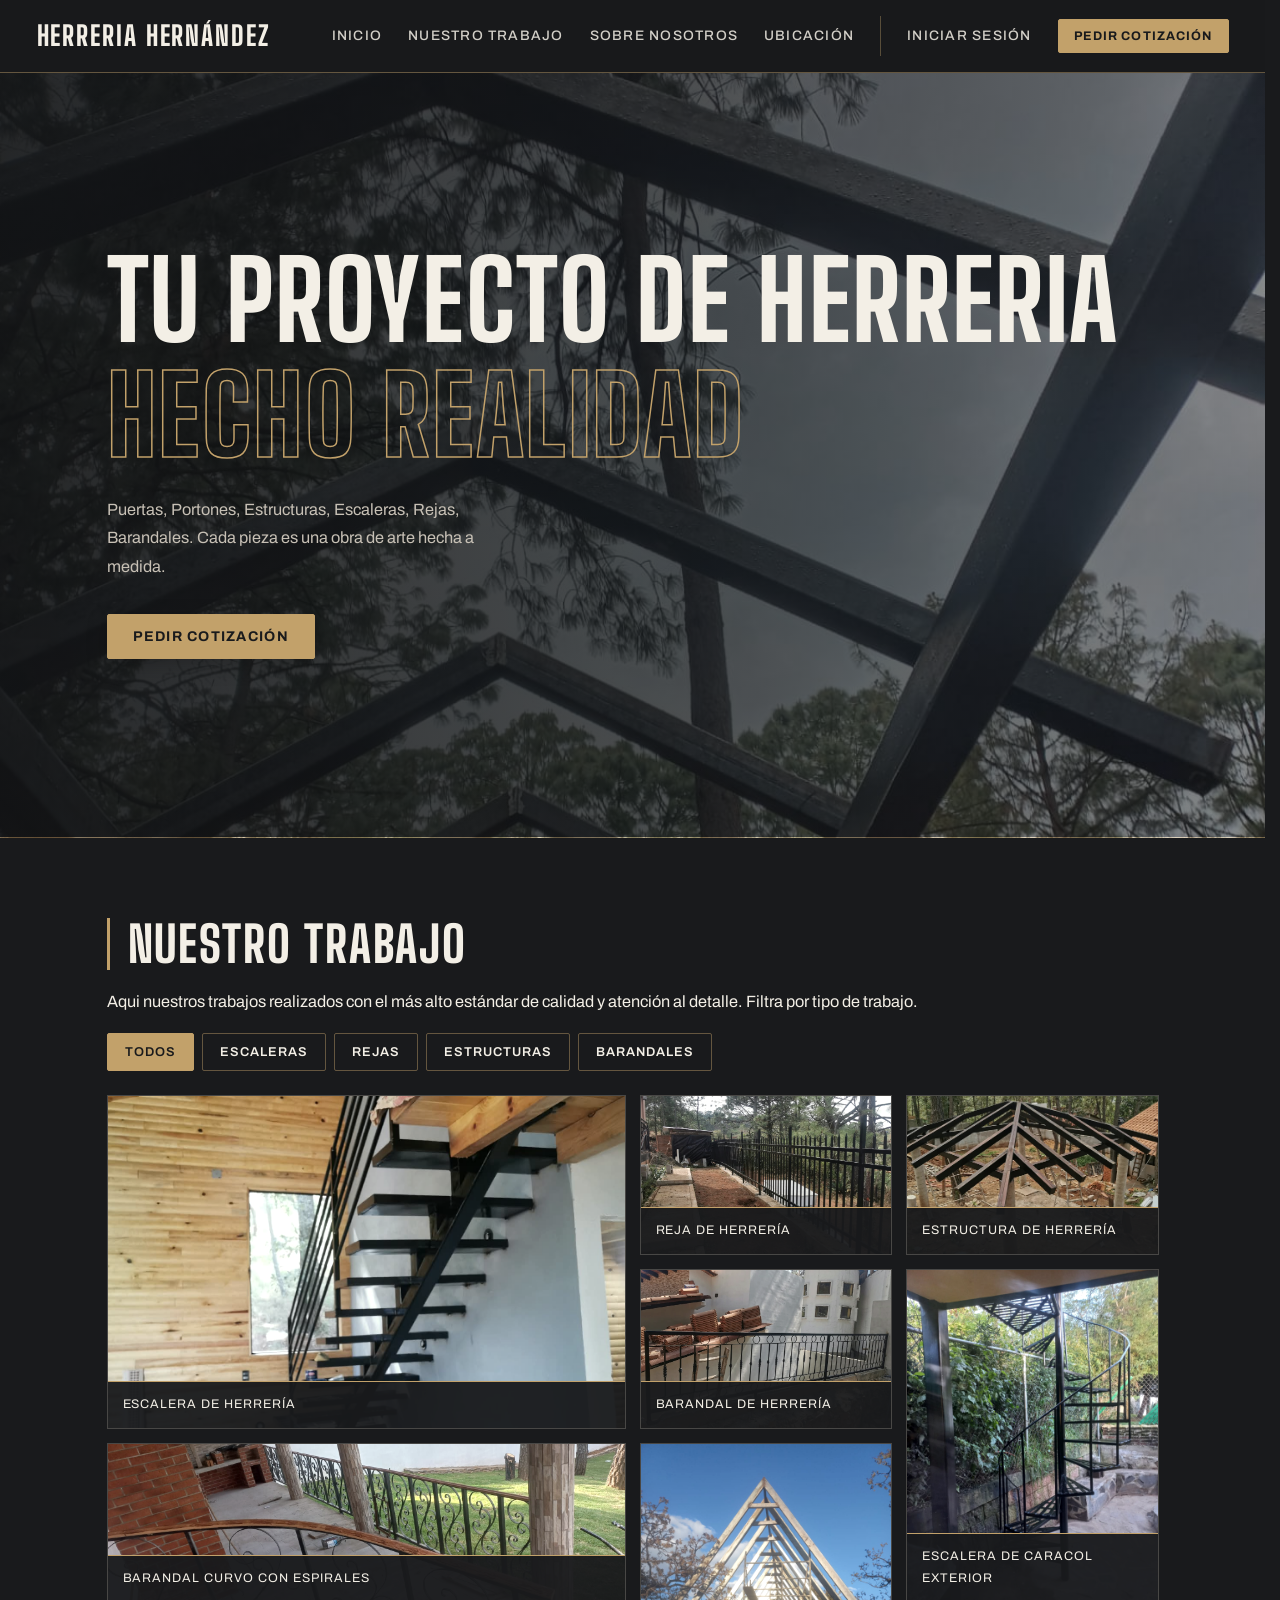
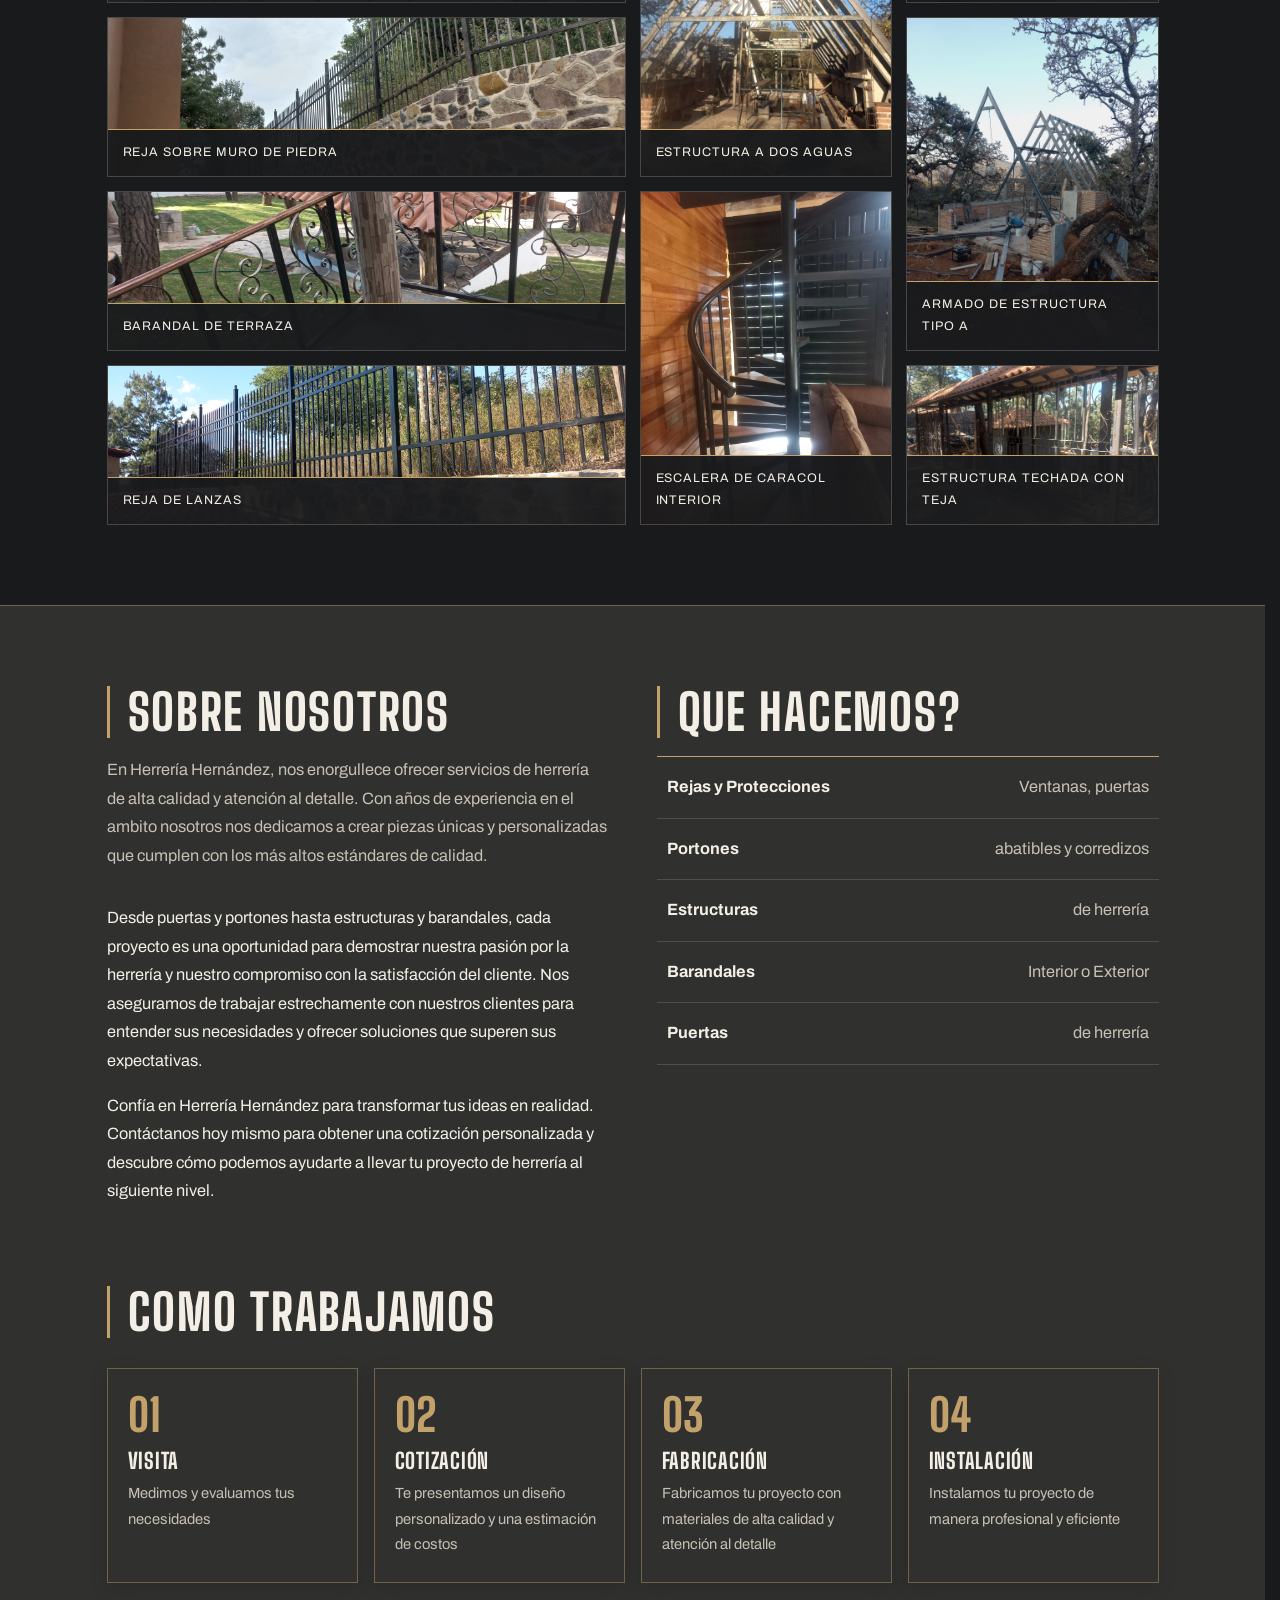
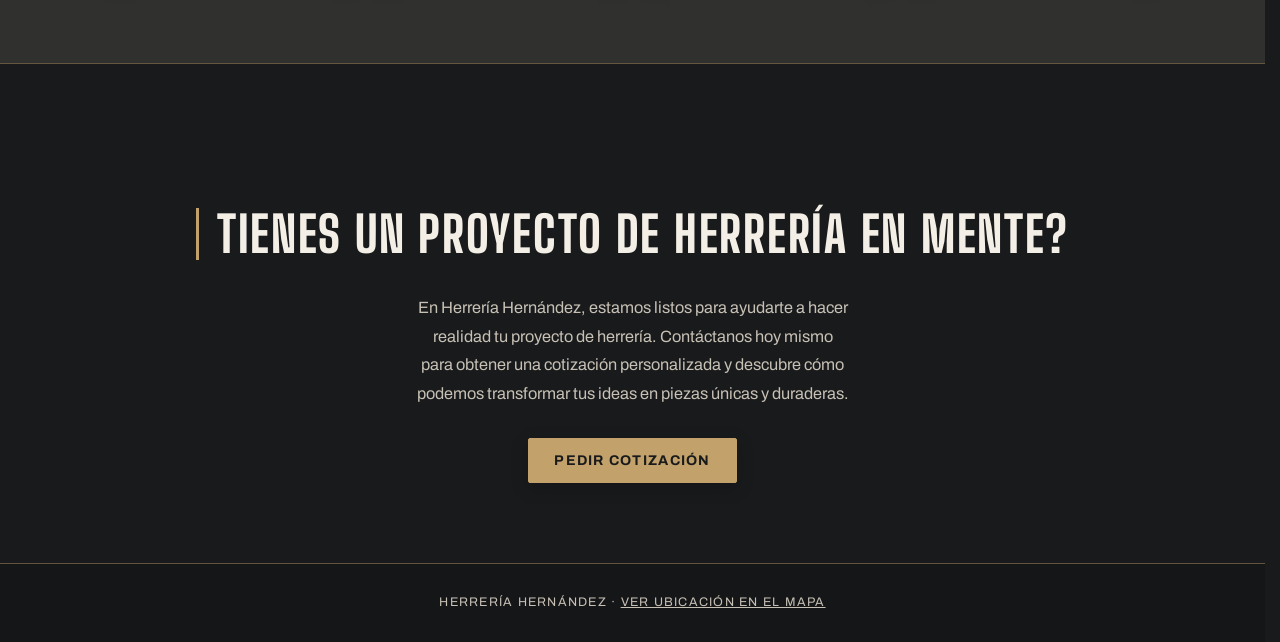
==== commit dd0ef3e1: "Orden Proyecto" ====
--- a/index.html
+++ b/index.html
@@ -7,8 +7,8 @@
     <link rel="preconnect" href="https://fonts.gstatic.com" crossorigin>
     <link href="https://fonts.googleapis.com/css2?family=Big+Shoulders+Display:wght@700;900&family=Archivo:wght@400;500;600&display=swap" rel="stylesheet">
     <title>Herreria Hernández</title>
-    <link rel="icon" href="herreria-icono.png?v=2" type="image/png">
-    <link rel="stylesheet" href="style.css">
+    <link rel="icon" href="img/herreria-icono.png?v=2" type="image/png">
+    <link rel="stylesheet" href="principal/style.css">
 </head>
 <body>
 
@@ -23,7 +23,7 @@
                 <a href="#trabajo">Nuestro Trabajo</a>
                 <a href="#nosotros">Sobre Nosotros</a>
                 <a href="https://maps.app.goo.gl/me2ipRE5smqY51zy6?g_st=aw" target="_blank" rel="noopener">Ubicación</a>
-                <a class="link-acceso" href="login.html">Iniciar sesión</a>
+                <a class="link-acceso" href="login/login.html">Iniciar sesión</a>
                 <button class="btn small" data-abrir>Pedir Cotización</button>
             </div>
         </div>
@@ -169,6 +169,6 @@
         <div class="visor-miniaturas visor-ui" id="visorMiniaturas" role="group" aria-label="Miniaturas"></div>
     </dialog>
 
-    <script src="script.js"></script>
+    <script src="principal/script.js"></script>
 </body>
 </html>
--- a/principal/style.css
+++ b/principal/style.css
@@ -0,0 +1,1150 @@
+
+/* =========================================
+   HERRERÍA RESIDENCIAL PREMIUM
+   Antracita · Marfil · Oro envejecido
+   ========================================= */
+
+:root {
+  --negro: #191A1C;
+  --grafito: #30302F;
+  --plata: #F3EFE6;
+  --dorado: #C2A16A;
+  --texto-suave: #C7C0B5;
+  --borde: rgba(194, 161, 106, .45);
+  --ease-out: cubic-bezier(0.23, 1, 0.32, 1);
+
+  box-sizing: border-box;
+  padding-top: env(safe-area-inset-top, 0px);
+  padding-bottom: env(safe-area-inset-bottom, 0px);
+}
+
+* {
+  box-sizing: border-box;
+}
+
+html {
+  scroll-behavior: smooth;
+  scroll-padding-top: 76px;
+  /* Evita que la página "brinque" al ocultar la barra de scroll con el visor abierto */
+  scrollbar-gutter: stable;
+}
+
+body {
+  margin: 0;
+  background: var(--negro);
+  color: var(--plata);
+  font: 400 1.02rem/1.75 'Archivo', Arial, sans-serif;
+}
+
+h1, h2, h3 {
+  font-family: 'Big Shoulders Display',
+    'Arial Narrow', Impact, sans-serif;
+  font-weight: 800;
+  line-height: 1.05;
+  margin: 0;
+  text-transform: uppercase;
+  letter-spacing: .035em;
+}
+
+h2 {
+  font-size: clamp(2rem, 5vw, 3.1rem);
+  margin-bottom: 18px;
+  padding-left: 18px;
+  border-left: 3px solid var(--dorado);
+}
+
+a {
+  color: inherit;
+}
+
+:focus-visible {
+  outline: 3px solid var(--dorado);
+  outline-offset: 4px;
+}
+
+.wrap {
+  max-width: 1100px;
+  margin: 0 auto;
+  padding: 0 24px;
+}
+
+/* MENÚ */
+
+nav {
+  position: sticky;
+  top: env(safe-area-inset-top, 0px);
+  z-index: 20;
+  background: rgba(25, 26, 28, .97);
+  border-bottom: 1px solid var(--borde);
+}
+
+/* El menú usa un contenedor un poco más ancho que el contenido
+   para que logo + 5 enlaces + botón quepan en una sola fila */
+nav .wrap {
+  max-width: 1240px;
+  display: flex;
+  align-items: center;
+  justify-content: space-between;
+  gap: 32px;
+  min-height: 72px;
+  flex-wrap: nowrap;
+}
+
+.logo {
+  font-family: 'Big Shoulders Display', Impact, sans-serif;
+  font-weight: 800;
+  font-size: 1.7rem;
+  text-transform: uppercase;
+  letter-spacing: .07em;
+  text-decoration: none;
+  white-space: nowrap;
+  flex-shrink: 0;
+}
+
+.links {
+  display: flex;
+  gap: 26px;
+  align-items: center;
+  flex-wrap: nowrap;
+}
+
+.links a:not(.btn) {
+  position: relative;
+  padding: 8px 0;
+  text-decoration: none;
+  font-size: .86rem;
+  font-weight: 500;
+  text-transform: uppercase;
+  letter-spacing: .09em;
+  white-space: nowrap;
+  opacity: .85;
+  transition: color .2s, opacity .2s;
+}
+
+/* Subrayado dorado que crece desde el centro al pasar el cursor */
+.links a:not(.btn)::after {
+  content: "";
+  position: absolute;
+  left: 0;
+  right: 0;
+  bottom: 2px;
+  height: 1px;
+  background: var(--dorado);
+  transform: scaleX(0);
+  transition: transform .25s var(--ease-out);
+}
+
+.links a:not(.btn):hover {
+  color: var(--dorado);
+  opacity: 1;
+}
+
+@media (hover: hover) and (pointer: fine) {
+  .links a:not(.btn):hover::after { transform: scaleX(1); }
+}
+
+/* "Iniciar sesión" se separa de la navegación: es una acción de cuenta */
+.links a.link-acceso {
+  padding-left: 26px;
+  border-left: 1px solid var(--borde);
+}
+
+.links a.link-acceso::after { left: 26px; }
+
+.links .btn {
+  white-space: nowrap;
+  font-size: .82rem;
+}
+.menu-toggle {
+  display: none;
+  flex-direction: column;
+  align-items: center;
+  justify-content: center;
+  gap: 6px;
+  width: 48px;
+  height: 48px;
+  padding: 0;
+  background: none;
+  border: 1px solid var(--borde);
+  border-radius: 2px;
+  cursor: pointer;
+}
+
+.menu-toggle span {
+  display: block;
+  width: 24px;
+  height: 2px;
+  background: var(--plata);
+  transition: transform .25s, opacity .25s;
+}
+
+/* Las 3 rayas se vuelven una X al abrir */
+.menu-toggle[aria-expanded="true"] span:nth-child(1) { transform: translateY(8px) rotate(45deg); }
+.menu-toggle[aria-expanded="true"] span:nth-child(2) { opacity: 0; }
+.menu-toggle[aria-expanded="true"] span:nth-child(3) { transform: translateY(-8px) rotate(-45deg); }
+
+/* BOTONES */
+
+.btn {
+  display: inline-block;
+  border: 1px solid var(--dorado);
+  border-radius: 2px;
+  background: var(--dorado);
+  color: #191A1C;
+  font: 700 .88rem 'Archivo', Arial, sans-serif;
+  text-transform: uppercase;
+  letter-spacing: .09em;
+  padding: 14px 25px;
+  cursor: pointer;
+  text-decoration: none;
+  box-shadow: 0 5px 18px rgba(0, 0, 0, .18);
+  transition: transform .2s, background .2s,
+    color .2s, box-shadow .2s;
+}
+
+.btn:hover {
+  transform: translateY(-2px);
+  background: transparent;
+  color: var(--dorado);
+  box-shadow: 0 8px 22px rgba(0, 0, 0, .22);
+}
+
+.btn.small {
+  padding: 9px 15px;
+  font-size: .78rem;
+  box-shadow: none;
+}
+
+/* PORTADA */
+
+.hero {
+  background-color: #121416;
+  background-image:
+    linear-gradient(90deg, rgba(18,20,22,.92) 0%, rgba(18,20,22,.75) 55%, rgba(18,20,22,.5) 100%),
+    url("../img/imgFondoPP.jpg");
+  background-size: cover;
+  background-position: center 35%;
+  background-repeat: no-repeat;
+  min-height: 85vh;
+  display: flex;
+  align-items: center;
+  padding: 78px 0 86px;
+  border-bottom: 1px solid var(--borde);
+}
+
+.hero .wrap {
+  display: block;
+  width: 100%;
+}
+
+.hero h1 {
+  font-size: clamp(3.2rem, 10vw, 6.8rem);
+  letter-spacing: .015em;
+}
+
+.hero h1 span {
+  display: block;
+}
+
+@supports (-webkit-text-stroke: 1px #000) {
+  .hero h1 span {
+    color: transparent;
+    -webkit-text-stroke: 1.5px var(--dorado);
+  }
+}
+
+.hero p {
+  max-width: 46ch;
+  margin: 24px 0 32px;
+  color: var(--texto-suave);
+}
+
+.hero .btn {
+  box-shadow: 0 6px 20px rgba(0, 0, 0, .25);
+}
+
+.hero .btn:hover {
+  box-shadow: 0 8px 24px rgba(0, 0, 0, .3);
+}
+
+/* ESPACIOS PARA IMÁGENES */
+
+.espacio {
+  position: absolute;
+  inset: 0;
+  display: flex;
+  align-items: center;
+  justify-content: center;
+  text-align: center;
+  background: var(--grafito);
+  border: 1px dashed var(--dorado);
+  color: var(--plata);
+  font-weight: 500;
+  font-size: .95rem;
+}
+
+.hero .espacio {
+  background: var(--negro);
+}
+
+.hero-img {
+  position: relative;
+  aspect-ratio: 4 / 3;
+  border: 1px solid var(--dorado);
+  box-shadow: 10px 10px 0 rgba(0, 0, 0, .25);
+  overflow: hidden;
+}
+
+.hero-img img,
+.pieza img {
+  position: absolute;
+  inset: 0;
+  width: 100%;
+  height: 100%;
+  object-fit: cover;
+  display: block;
+}
+
+section {
+  padding: 80px 0;
+}
+
+.lead {
+  max-width: 60ch;
+  margin: 0 0 34px;
+  color: var(--texto-suave);
+}
+
+/* GALERÍA */
+
+.filtros {
+  display: flex;
+  flex-wrap: wrap;
+  margin-bottom: 24px;
+  gap: 8px;
+}
+
+.filtros button {
+  font: 600 .8rem 'Archivo', Arial, sans-serif;
+  text-transform: uppercase;
+  letter-spacing: .08em;
+  background: transparent;
+  color: var(--plata);
+  border: 1px solid var(--borde);
+  border-radius: 2px;
+  padding: 11px 17px;
+  cursor: pointer;
+  transition: background .2s, color .2s,
+    border-color .2s;
+}
+
+.filtros button:hover {
+  background: var(--grafito);
+  border-color: var(--dorado);
+}
+
+.filtros button[aria-pressed="true"] {
+  background: var(--dorado);
+  color: var(--negro);
+  border-color: var(--dorado);
+}
+
+.galeria {
+  display: grid;
+  grid-template-columns: repeat(4, 1fr);
+  grid-auto-rows: 160px;
+  grid-auto-flow: dense;
+  gap: 14px;
+}
+
+.pieza {
+  position: relative;
+  margin: 0;
+  background: var(--grafito);
+  border: 1px solid rgba(243, 239, 230, .12);
+  overflow: hidden;
+  cursor: zoom-in;
+  transition: border-color .25s;
+}
+
+.pieza.grande {
+  grid-column: span 2;
+  grid-row: span 2;
+}
+
+.pieza.ancha {
+  grid-column: span 2;
+}
+
+.pieza.alta {
+  grid-row: span 2;
+}
+
+.pieza.oculta {
+  display: none;
+}
+
+.pieza img {
+  filter: saturate(.82) contrast(1.05);
+  transition: filter .35s, transform .5s;
+}
+
+/* Mientras la foto está "fuera" (en el visor) su hueco queda vacío */
+.pieza.en-visor img {
+  visibility: hidden;
+}
+
+/* Icono de lupa: indica que la foto se puede ampliar */
+.pieza::after {
+  content: "";
+  position: absolute;
+  top: 12px;
+  right: 12px;
+  width: 38px;
+  height: 38px;
+  border: 1px solid var(--dorado);
+  background: rgba(25, 26, 28, .85) url("data:image/svg+xml,%3Csvg xmlns='http://www.w3.org/2000/svg' viewBox='0 0 24 24' fill='none' stroke='%23C2A16A' stroke-width='2' stroke-linecap='round'%3E%3Ccircle cx='10.5' cy='10.5' r='6'/%3E%3Cpath d='M15 15l5 5M10.5 8v5M8 10.5h5'/%3E%3C/svg%3E") center / 20px no-repeat;
+  opacity: 0;
+  transform: scale(.9);
+  transition: opacity .2s var(--ease-out), transform .2s var(--ease-out);
+  pointer-events: none;
+}
+
+.pieza:focus-visible::after {
+  opacity: 1;
+  transform: none;
+}
+
+/* Hover solo en dispositivos con puntero real (en táctil el hover se queda "pegado") */
+@media (hover: hover) and (pointer: fine) {
+  .pieza:hover {
+    border-color: var(--dorado);
+  }
+
+  .pieza:hover img {
+    filter: saturate(1);
+    transform: scale(1.04);
+  }
+
+  .pieza:hover::after {
+    opacity: 1;
+    transform: none;
+  }
+}
+
+.pieza figcaption {
+  position: absolute;
+  left: 0;
+  right: 0;
+  bottom: 0;
+  padding: 12px 15px;
+  background: rgba(25, 26, 28, .95);
+  color: var(--plata);
+  font-size: .78rem;
+  text-transform: uppercase;
+  letter-spacing: .08em;
+  border-top: 1px solid var(--dorado);
+}
+
+/* SOBRE NOSOTROS */
+
+.nosotros {
+  background: var(--grafito);
+  border-top: 1px solid var(--borde);
+}
+
+.dos {
+  display: grid;
+  grid-template-columns: 1fr 1fr;
+  gap: 48px;
+}
+
+.servicios {
+  list-style: none;
+  margin: 0;
+  padding: 0;
+  border-top: 1px solid var(--dorado);
+}
+
+.servicios li {
+  padding: 16px 10px;
+  border-bottom: 1px solid rgba(243, 239, 230, .16);
+  display: flex;
+  justify-content: space-between;
+  gap: 16px;
+  transition: background .2s;
+}
+
+.servicios li:hover {
+  background: rgba(25, 26, 28, .65);
+}
+
+.servicios span {
+  text-align: right;
+  color: var(--texto-suave);
+}
+
+.sep {
+  margin-top: 64px;
+}
+
+/* PROCESO DE TRABAJO */
+
+.proceso {
+  display: grid;
+  grid-template-columns: repeat(4, 1fr);
+  gap: 16px;
+  counter-reset: p;
+  margin: 30px 0 0;
+  padding: 0;
+  list-style: none;
+}
+
+.proceso li {
+  counter-increment: p;
+  padding: 24px 20px;
+  background: var(--grafito);
+  border: 1px solid var(--borde);
+  box-shadow: 0 5px 18px rgba(0, 0, 0, .12);
+  transition: transform .2s, border-color .2s;
+}
+
+.proceso li:hover {
+  transform: translateY(-3px);
+  border-color: var(--dorado);
+}
+
+.proceso li::before {
+  content: "0" counter(p);
+  font-family: 'Big Shoulders Display', Impact, sans-serif;
+  font-weight: 800;
+  color: var(--dorado);
+  font-size: 2.8rem;
+  display: block;
+  line-height: 1;
+}
+
+.proceso h3 {
+  font-size: 1.35rem;
+  margin: 12px 0 8px;
+}
+
+.proceso p {
+  margin: 0;
+  font-size: .92rem;
+  color: var(--texto-suave);
+}
+
+/* CIERRE Y PIE DE PÁGINA */
+
+.cierre {
+  background: var(--negro);
+  text-align: center;
+  border-top: 1px solid var(--borde);
+}
+
+.cierre h2 {
+  display: inline-block;
+  text-align: left;
+}
+
+.cierre p {
+  margin: 16px auto 30px;
+  max-width: 48ch;
+  color: var(--texto-suave);
+}
+
+footer {
+  background: #151618;
+  text-align: center;
+  padding: 28px 20px;
+  font-size: .78rem;
+  text-transform: uppercase;
+  letter-spacing: .1em;
+  border-top: 1px solid var(--borde);
+  color: var(--texto-suave);
+}
+
+/* MODAL DE COTIZACIÓN */
+
+#cotizacion {
+  display: none;
+  position: fixed;
+  inset: 0;
+  background: rgba(0, 0, 0, .82);
+  justify-content: center;
+  align-items: center;
+  z-index: 100;
+  padding: 16px;
+}
+
+#cotizacion.activo {
+  display: flex;
+}
+
+.caja {
+  position: relative;
+  background: var(--grafito);
+  color: var(--plata);
+  width: 100%;
+  max-width: 480px;
+  max-height: 92vh;
+  overflow: auto;
+  padding: 32px;
+  border: 1px solid var(--dorado);
+  box-shadow: 0 20px 60px rgba(0, 0, 0, .4);
+}
+
+.caja h2 {
+  font-size: 2rem;
+}
+
+.cerrar {
+  position: absolute;
+  top: 8px;
+  right: 12px;
+  background: none;
+  border: 0;
+  font-size: 2rem;
+  line-height: 1;
+  color: var(--plata);
+  cursor: pointer;
+}
+
+form {
+  display: flex;
+  flex-direction: column;
+  gap: 6px;
+}
+
+label {
+  font-weight: 700;
+  font-size: .78rem;
+  text-transform: uppercase;
+  letter-spacing: .08em;
+  margin-top: 8px;
+}
+
+input[type="text"],
+input[type="email"],
+textarea {
+  padding: 12px;
+  border: 1px solid #77756F;
+  border-radius: 2px;
+  font: inherit;
+  background: var(--negro);
+  color: var(--plata);
+}
+
+input::placeholder,
+textarea::placeholder {
+  color: #8A8880;
+  opacity: 1;
+}
+
+input:focus,
+textarea:focus {
+  outline: 2px solid var(--dorado);
+  outline-offset: 2px;
+}
+
+.caja .btn {
+  margin-top: 12px;
+  box-shadow: none;
+}
+
+.error {
+  font-size: .85rem;
+  min-height: 1em;
+  font-weight: 700;
+}
+
+.error:not(:empty)::before {
+  content: "⚠ ";
+}
+
+.ok {
+  display: none;
+  background: var(--dorado);
+  color: var(--negro);
+  font-weight: 700;
+  padding: 12px;
+  margin-top: 10px;
+}
+
+/* MENÚ COMPACTO (tablets y móviles)
+   Debajo de 1180px los 6 elementos ya no caben en una fila:
+   se cambia a menú hamburguesa en lugar de partirse en dos renglones */
+
+@media (max-width: 1180px) {
+  nav .wrap { flex-wrap: wrap; gap: 16px; }
+
+  .menu-toggle { display: flex; }
+
+  .links {
+    display: none;
+    width: 100%;
+    flex-direction: column;
+    align-items: stretch;
+    gap: 0;
+    padding-bottom: 16px;
+  }
+
+  .links.abierto { display: flex; }
+
+  .links a:not(.btn) {
+    padding: 14px 4px;
+    border-top: 1px solid var(--borde);
+    font-size: .95rem;
+  }
+
+  .links a:not(.btn)::after { display: none; }
+
+  .links a.link-acceso {
+    padding-left: 4px;
+    border-left: 0;
+  }
+
+  .links .btn { margin-top: 12px; text-align: center; font-size: .88rem; padding: 14px 15px; }
+}
+
+/* ADAPTACIÓN A MÓVILES */
+
+@media (max-width: 760px) {
+  .hero .wrap,
+  .dos {
+    grid-template-columns: 1fr;
+  }
+
+  .hero {
+    padding: 54px 0 64px;
+  }
+
+  .hero-img {
+    box-shadow: 7px 7px 0 rgba(0, 0, 0, .25);
+  }
+
+  .galeria {
+    grid-template-columns: repeat(2, 1fr);
+    grid-auto-rows: 130px;
+  }
+
+  .proceso {
+    grid-template-columns: 1fr 1fr;
+  }
+
+  section {
+    padding: 60px 0;
+  }
+
+  nav .wrap {
+    min-height: 64px;
+  }
+
+  .caja {
+    padding: 28px 22px;
+  }
+}
+
+/* CONFIRMACIÓN DE COTIZACIÓN */
+
+.exito {
+  display: none;
+  text-align: center;
+  padding: 24px 0 8px;
+}
+
+.caja.enviado > :not(.exito):not(.cerrar) {
+  display: none;
+}
+
+.caja.enviado {
+  display: flex;
+  flex-direction: column;
+  justify-content: center;
+}
+
+.caja.enviado .exito {
+  display: block;
+  padding: 0;
+  animation: exito-entrada .4s cubic-bezier(.2, .8, .2, 1) both;
+}
+
+.exito-icono {
+  width: 88px;
+  height: 88px;
+  margin: 0 auto 16px;
+  display: block;
+  stroke: var(--dorado);
+  stroke-width: 3;
+  stroke-linecap: round;
+  stroke-linejoin: round;
+}
+
+.exito-icono circle {
+  transform: rotate(-90deg);
+  transform-origin: center;
+  transform-box: fill-box;
+  stroke-dasharray: 151;
+  stroke-dashoffset: 151;
+}
+
+.exito-icono path {
+  stroke-dasharray: 36;
+  stroke-dashoffset: 36;
+}
+
+.caja.enviado .exito-icono circle {
+  animation: trazo .6s ease-out .15s forwards;
+}
+
+.caja.enviado .exito-icono path {
+  animation: trazo .35s ease-out .7s forwards;
+}
+
+.exito h3 {
+  color: var(--dorado);
+  font-size: 1.5rem;
+  margin-bottom: 8px;
+}
+
+@keyframes trazo {
+  to { stroke-dashoffset: 0; }
+}
+
+@keyframes exito-entrada {
+  from { opacity: 0; transform: scale(.92); }
+  to { opacity: 1; transform: scale(1); }
+}
+
+/* VISOR DE GALERÍA (LIGHTBOX) */
+
+html.visor-abierto {
+  overflow: hidden;
+}
+
+.visor {
+  position: fixed;
+  inset: 0;
+  width: 100%;
+  height: 100%;
+  max-width: none;
+  max-height: none;
+  margin: 0;
+  padding: env(safe-area-inset-top, 0px) env(safe-area-inset-right, 0px)
+    env(safe-area-inset-bottom, 0px) env(safe-area-inset-left, 0px);
+  border: 0;
+  background: transparent;
+  color: var(--plata);
+  overflow: hidden;
+}
+
+.visor[open] {
+  display: grid;
+  grid-template-columns: minmax(0, 1fr);
+  grid-template-rows: auto minmax(0, 1fr) auto auto;
+}
+
+.visor::backdrop {
+  background: transparent;
+}
+
+.visor-fondo {
+  position: fixed;
+  inset: 0;
+  z-index: -1;
+  background: rgba(14, 15, 16, .96);
+  opacity: 0;
+  transition: opacity .3s var(--ease-out);
+}
+
+/* Controles: aparecen un instante después de la foto */
+.visor-ui {
+  opacity: 0;
+  transition: opacity .25s var(--ease-out);
+}
+
+.visor.activo .visor-fondo,
+.visor.activo .visor-ui {
+  opacity: 1;
+}
+
+.visor.activo .visor-ui {
+  transition-delay: .12s;
+}
+
+.visor-top {
+  display: flex;
+  align-items: center;
+  justify-content: space-between;
+  gap: 16px;
+  padding: 14px 20px;
+}
+
+.visor-info {
+  display: flex;
+  align-items: baseline;
+  gap: 14px;
+}
+
+.visor-categoria {
+  font-family: 'Big Shoulders Display', Impact, sans-serif;
+  font-weight: 800;
+  font-size: 1.3rem;
+  text-transform: uppercase;
+  letter-spacing: .06em;
+  color: var(--dorado);
+}
+
+.visor-contador {
+  font-size: .8rem;
+  letter-spacing: .12em;
+  color: var(--texto-suave);
+  font-variant-numeric: tabular-nums;
+}
+
+.visor-escena {
+  position: relative;
+  display: grid;
+  place-items: center;
+  min-height: 0;
+  padding: 8px 88px;
+  touch-action: none;
+}
+
+.visor-img {
+  display: block;
+  max-width: none;
+  border: 1px solid rgba(243, 239, 230, .12);
+  box-shadow: 0 30px 80px rgba(0, 0, 0, .5);
+  user-select: none;
+  -webkit-user-drag: none;
+}
+
+.visor-btn {
+  display: grid;
+  place-items: center;
+  width: 48px;
+  height: 48px;
+  padding: 0;
+  background: rgba(25, 26, 28, .75);
+  color: var(--plata);
+  border: 1px solid var(--borde);
+  border-radius: 2px;
+  cursor: pointer;
+  transition: background-color .2s ease, color .2s ease,
+    border-color .2s ease, transform .14s var(--ease-out);
+}
+
+.visor-btn svg {
+  width: 22px;
+  height: 22px;
+  fill: none;
+  stroke: currentColor;
+  stroke-width: 2;
+  stroke-linecap: round;
+  stroke-linejoin: round;
+}
+
+.visor-btn:active {
+  transform: scale(.94);
+}
+
+.visor-nav {
+  position: absolute;
+  top: 50%;
+  margin-top: -26px;
+  width: 52px;
+  height: 52px;
+}
+
+.visor-nav.prev { left: 20px; }
+.visor-nav.next { right: 20px; }
+
+.visor-pie {
+  margin: 0;
+  padding: 12px 20px 0;
+  text-align: center;
+  font-size: .82rem;
+  text-transform: uppercase;
+  letter-spacing: .1em;
+}
+
+.visor-miniaturas {
+  position: relative;
+  display: flex;
+  gap: 8px;
+  padding: 14px 20px 18px;
+  overflow-x: auto;
+  scrollbar-width: none;
+}
+
+.visor-miniaturas::-webkit-scrollbar {
+  display: none;
+}
+
+/* Centra la tira cuando cabe; si no cabe, se desplaza sin cortar la primera */
+.visor-miniaturas > :first-child { margin-left: auto; }
+.visor-miniaturas > :last-child { margin-right: auto; }
+
+.visor-miniaturas button {
+  flex: none;
+  width: 64px;
+  height: 64px;
+  padding: 0;
+  border: 1px solid transparent;
+  background: var(--grafito);
+  opacity: .45;
+  cursor: pointer;
+  overflow: hidden;
+  transition: opacity .2s ease, border-color .2s ease;
+}
+
+.visor-miniaturas button[aria-current="true"] {
+  opacity: 1;
+  border-color: var(--dorado);
+}
+
+.visor-miniaturas img {
+  display: block;
+  width: 100%;
+  height: 100%;
+  object-fit: cover;
+}
+
+@media (hover: hover) and (pointer: fine) {
+  .visor-btn:hover {
+    background: var(--dorado);
+    border-color: var(--dorado);
+    color: var(--negro);
+  }
+
+  .visor-miniaturas button:hover {
+    opacity: .85;
+  }
+}
+
+@media (max-width: 760px) {
+  .visor-escena {
+    padding: 4px 0;
+  }
+
+  .visor-img {
+    border-left: 0;
+    border-right: 0;
+  }
+
+  .visor-nav {
+    width: 44px;
+    height: 44px;
+    margin-top: -22px;
+    background: rgba(25, 26, 28, .55);
+  }
+
+  .visor-nav.prev { left: 8px; }
+  .visor-nav.next { right: 8px; }
+
+  .visor-top {
+    padding: 10px 12px 10px 16px;
+  }
+
+  .visor-miniaturas {
+    padding: 12px 16px 16px;
+  }
+
+  .visor-miniaturas button {
+    width: 52px;
+    height: 52px;
+  }
+}
+
+/* USUARIO CON SESIÓN INICIADA */
+
+.sesion {
+  position: fixed;
+  right: calc(16px + env(safe-area-inset-right, 0px));
+  bottom: calc(16px + env(safe-area-inset-bottom, 0px));
+  z-index: 15;
+  display: flex;
+  align-items: center;
+  gap: 10px;
+  max-width: calc(100vw - 32px);
+  padding: 8px;
+  background: rgba(25, 26, 28, .97);
+  border: 1px solid var(--dorado);
+  border-radius: 999px;
+  box-shadow: 0 8px 24px rgba(0, 0, 0, .35);
+  font-size: .88rem;
+  font-weight: 600;
+}
+
+.sesion[hidden],
+.links a.link-acceso[hidden] {
+  display: none;
+}
+
+.sesion-inicial {
+  display: grid;
+  flex: none;
+  place-items: center;
+  width: 32px;
+  height: 32px;
+  border-radius: 50%;
+  background: var(--dorado);
+  color: var(--negro);
+}
+
+.sesion-texto {
+  overflow: hidden;
+  text-overflow: ellipsis;
+  white-space: nowrap;
+}
+
+.sesion-salir {
+  flex: none;
+  padding: 7px 14px;
+  background: transparent;
+  color: var(--dorado);
+  border: 1px solid var(--borde);
+  border-radius: 999px;
+  font: 600 .78rem 'Archivo', Arial, sans-serif;
+  cursor: pointer;
+  transition: background-color .2s, color .2s;
+}
+
+.sesion-salir:hover {
+  background: var(--dorado);
+  color: var(--negro);
+}
+
+.sesion-salir:disabled {
+  opacity: .5;
+  cursor: wait;
+}
+
+/* ACCESIBILIDAD: MOVIMIENTO REDUCIDO */
+
+@media (prefers-reduced-motion: reduce) {
+  .caja.enviado .exito,
+  .caja.enviado .exito-icono circle,
+  .caja.enviado .exito-icono path {
+    animation: none;
+    stroke-dashoffset: 0;
+  }
+
+  html {
+    scroll-behavior: auto;
+  }
+
+  .btn,
+  .pieza img,
+  .pieza,
+  .pieza::after,
+  .visor-btn,
+  .proceso li,
+  .links a,
+  .filtros button {
+    transition: none;
+  }
+}
+
